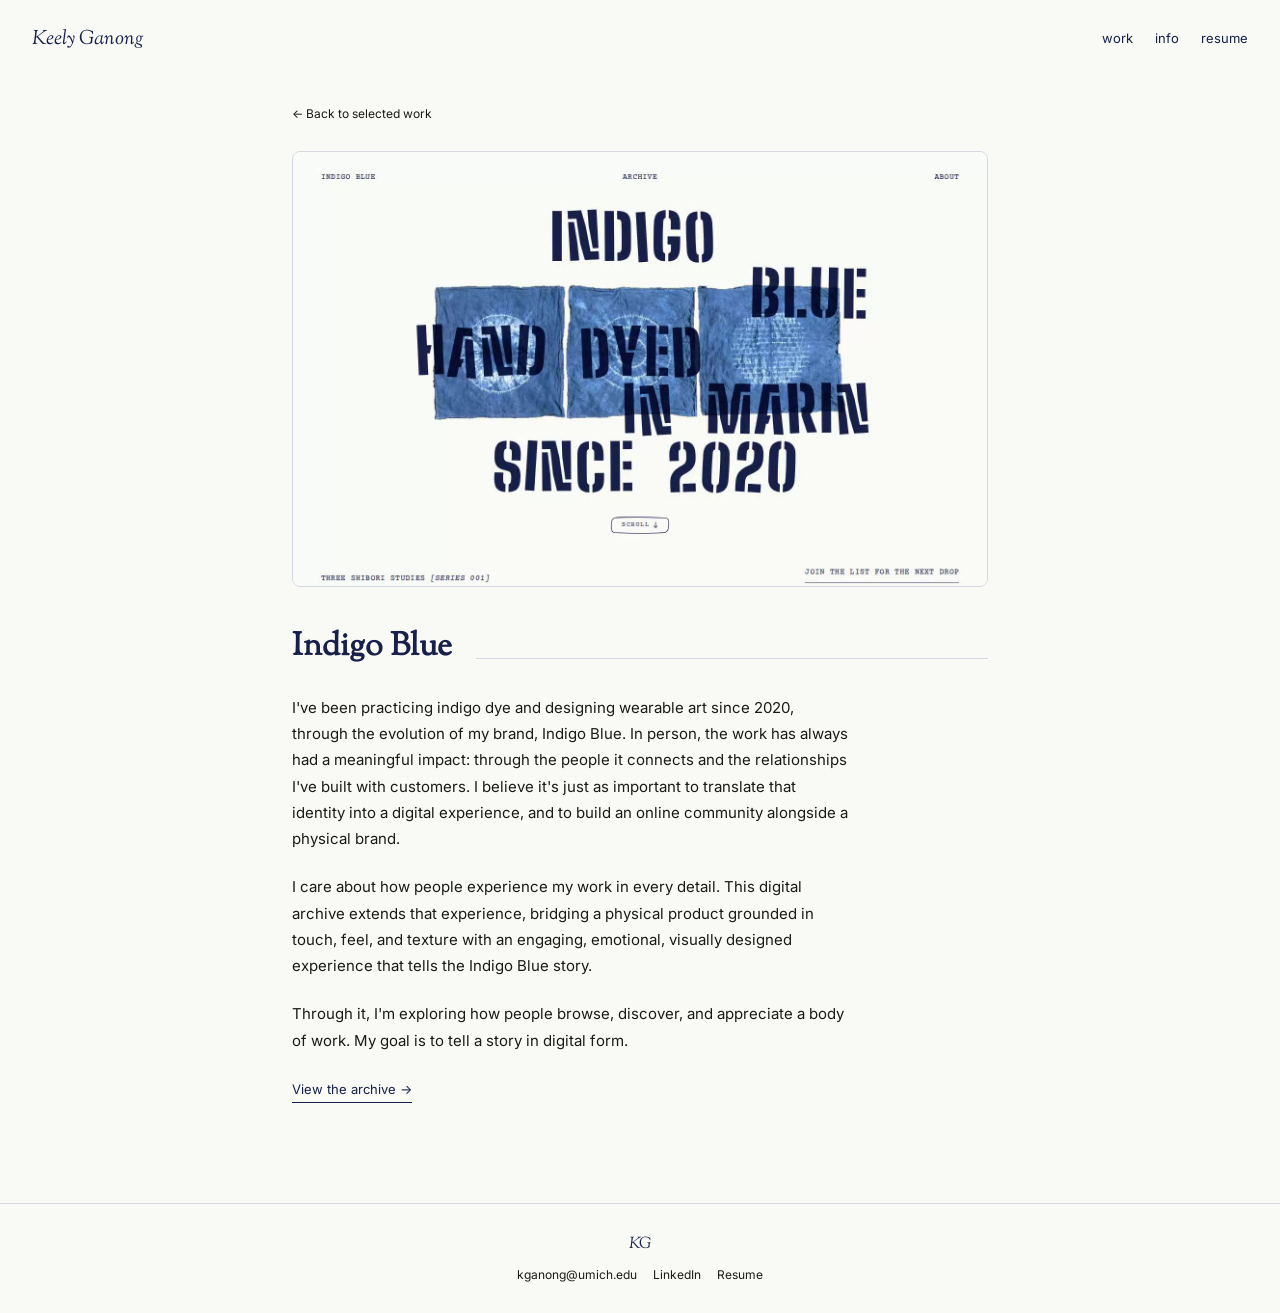
==== case-indigo-blue.html @ 5cbe0aea "Add files via upload" ====
<!DOCTYPE html>
<html lang="en">
<head>
<meta charset="UTF-8">
<meta name="viewport" content="width=device-width, initial-scale=1">
<title>Indigo Blue - Keely Ganong</title>
<meta name="description" content="Since 2020, Indigo Blue has connected people through hand-dyed, one of one wearable art. This digital archive translates a brand grounded in touch and texture into an experience you can browse, discover, and feel online.">
<link rel="icon" type="image/png" href="assets/favicon-32.png">
<link rel="apple-touch-icon" href="assets/favicon-180.png">
<meta property="og:type" content="website">
<meta property="og:title" content="Indigo Blue - Keely Ganong">
<meta property="og:description" content="Since 2020, Indigo Blue has connected people through hand-dyed, one of one wearable art. This digital archive translates a brand grounded in touch and texture into an experience you can browse, discover, and feel online.">
<meta property="og:image" content="https://keelyganong.vercel.app/assets/indigo-blue-cover.jpg">
<meta property="og:url" content="https://keelyganong.vercel.app/case-indigo-blue.html">
<meta name="twitter:card" content="summary_large_image">
<meta name="twitter:title" content="Indigo Blue - Keely Ganong">
<meta name="twitter:description" content="Since 2020, Indigo Blue has connected people through hand-dyed, one of one wearable art. This digital archive translates a brand grounded in touch and texture into an experience you can browse, discover, and feel online.">
<meta name="twitter:image" content="https://keelyganong.vercel.app/assets/indigo-blue-cover.jpg">
<link rel="stylesheet" href="styles.css">
</head>
<body>

<nav>
  <a href="index.html" class="brand" style="text-decoration:none;">Keely Ganong</a>
  <div class="links">
    <a href="index.html#work">work</a>
    <a href="info.html">info</a>
    <a href="https://drive.google.com/file/d/1wT-pd2pLn5J7G1rViNfXt-i7XtK2VtQx/view?usp=sharing" target="_blank" rel="noopener">resume</a>
  </div>
</nav>

<section class="case-page">
  <a class="case-back" href="index.html#work">← Back to selected work</a>

  <div class="case-hero-video">
    <video autoplay muted loop playsinline preload="auto" poster="assets/indigo-blue-arrival-poster.jpg" width="1440" height="900" aria-label="Screen recording: the Indigo Blue headline fades, three indigo panels hold for a beat, and the page glides into a field of garments that the viewer pans through and opens.">
      <source src="assets/indigo-blue-arrival.mp4" type="video/mp4">
    </video>
  </div>

  <div class="case-title-row">
    <h1>Indigo Blue</h1>
    <div class="rule"></div>
  </div>

  <p class="case-body">I've been practicing indigo dye and designing wearable art since 2020, through the evolution of my brand, Indigo Blue. In person, the work has always had a meaningful impact: through the people it connects and the relationships I've built with customers. I believe it's just as important to translate that identity into a digital experience, and to build an online community alongside a physical brand.</p>
  <p class="case-body">I care about how people experience my work in every detail. This digital archive extends that experience, bridging a physical product grounded in touch, feel, and texture with an engaging, emotional, visually designed experience that tells the Indigo Blue story.</p>
  <p class="case-body">Through it, I'm exploring how people browse, discover, and appreciate a body of work. My goal is to tell a story in digital form.</p>

  <p class="case-link-row"><a class="case-link" href="https://indigoblue.vercel.app" target="_blank" rel="noopener">View the archive →</a></p>
</section>

<footer>
  <span class="brand">KG</span>
  <div class="links">
    <a href="mailto:kganong@umich.edu">kganong@umich.edu</a>
    <a href="https://www.linkedin.com/in/keely-ganong/" target="_blank" rel="noopener">LinkedIn</a>
    <a href="https://drive.google.com/file/d/1wT-pd2pLn5J7G1rViNfXt-i7XtK2VtQx/view?usp=sharing" target="_blank" rel="noopener">Resume</a>
  </div>
</footer>

</body>
</html>
---- styles.css ----
@import url('https://fonts.googleapis.com/css2?family=Sorts+Mill+Goudy&family=Inter:wght@400;500;600&display=swap');

:root{
  --ink:#17204B;
  --ink-soft:#1A1A18;
  --ink-faint:#1A1A18;
  --border:#D5D8E2;
  --border-soft:#D5D8E2;
  --paper:#F9F9F5;
  --paper-alt:#F0F1EC;
  --accent:#17204B;
}

*{box-sizing:border-box;}
html{scroll-behavior:smooth; scroll-padding-top:76px;}
body{
  margin:0;
  background:var(--paper);
  color:var(--ink-soft);
  font-family:'Inter', sans-serif;
  font-size:16px;
  line-height:1.6;
}
a{color:inherit; text-decoration:none;}
.serif{font-family:'Sorts Mill Goudy', serif;}
.wrap{max-width:900px; margin:0 auto; padding:0 32px;}

/* nav */
nav{
  display:flex; justify-content:space-between; align-items:center;
  padding:24px 32px;
  position:sticky; top:0; z-index:100; background:var(--paper);
}
nav .brand{font-family:'Sorts Mill Goudy', serif; font-style:italic; font-size:20px; color:var(--accent);}
nav .links{display:flex; gap:22px; font-size:13px; color:var(--ink);}
nav .links a{padding-bottom:4px; background-image:url("data:image/svg+xml,%3Csvg xmlns='http://www.w3.org/2000/svg' viewBox='0 0 1000 6' preserveAspectRatio='none'%3E%3Cpath d='M0.0 2.83 L25.0 2.63 L50.0 2.36 L75.0 2.34 L100.0 2.39 L125.0 2.44 L150.0 2.47 L175.0 2.53 L200.0 2.64 L225.0 2.73 L250.0 2.77 L275.0 2.79 L300.0 2.83 L325.0 2.84 L350.0 2.78 L375.0 2.70 L400.0 2.66 L425.0 2.64 L450.0 2.60 L475.0 2.57 L500.0 2.60 L525.0 2.65 L550.0 2.65 L575.0 2.60 L600.0 2.55 L625.0 2.49 L650.0 2.38 L675.0 2.23 L700.0 2.14 L725.0 2.12 L750.0 2.14 L775.0 2.17 L800.0 2.26 L825.0 2.40 L850.0 2.51 L875.0 2.54 L900.0 2.55 L925.0 2.63 L950.0 2.72 L975.0 2.77 L1000.0 2.79 L1000.0 2.98 L975.0 3.04 L950.0 3.17 L925.0 3.27 L900.0 3.34 L875.0 3.38 L850.0 3.40 L825.0 3.35 L800.0 3.28 L775.0 3.23 L750.0 3.20 L725.0 3.15 L700.0 3.10 L675.0 3.13 L650.0 3.23 L625.0 3.33 L600.0 3.42 L575.0 3.53 L550.0 3.64 L525.0 3.70 L500.0 3.66 L475.0 3.61 L450.0 3.59 L425.0 3.56 L400.0 3.52 L375.0 3.53 L350.0 3.62 L325.0 3.74 L300.0 3.80 L275.0 3.82 L250.0 3.83 L225.0 3.79 L200.0 3.66 L175.0 3.48 L150.0 3.36 L125.0 3.28 L100.0 3.23 L75.0 3.21 L50.0 3.24 L25.0 3.14 L0.0 3.06Z' fill='%2317204B'/%3E%3C/svg%3E"); background-repeat:no-repeat; background-position:0 100%; background-size:0% 6px; transition:background-size 0.28s ease;}
nav .links a:hover, nav .links a:focus-visible{background-size:100% 6px;}
@media (prefers-reduced-motion:reduce){nav .links a{transition:none;}}

/* hero */
.hero{position:relative; padding:20px 32px 60px; max-width:900px; margin:0 auto;}
.hero h1{
  font-family:'Sorts Mill Goudy', serif; font-weight:400;
  font-size:clamp(28px,4vw,35px); line-height:1.18; letter-spacing:-0.005em;
  color:var(--ink); max-width:470px; margin:0 0 24px;
}
.hero .sub{font-size:16px; font-weight:500; color:var(--ink-soft); max-width:400px; margin:0 0 30px;}
.hero .focus-list{font-size:14px; color:var(--ink-soft); margin:0 0 8px;}
.hero .grad-line{font-size:12.5px; color:var(--ink-faint); margin:0 0 22px;}
.hero .cta{font-size:13px; color:var(--ink); border-bottom:1px solid var(--ink); padding-bottom:2px;}

.hero-illustration{position:absolute; top:10px; right:24px; width:250px; height:200px;}
.hero-illustration img.topo{position:absolute; top:0; right:0; width:170px; height:auto;}
.hero-illustration img.dot{position:absolute; width:38px; height:auto; left:52px; top:125px; z-index:2;}
.hero-illustration .coords{
  position:absolute; left:52px; top:166px; text-align:left; white-space:nowrap;
  font-family:'JetBrains Mono', monospace; font-size:10px; color:var(--ink-faint);
  line-height:1.5;
}

/* selected work */
.section-label{font-family:'Sorts Mill Goudy', serif; font-size:19px; color:var(--ink); margin-bottom:8px;}
.section-hint{font-size:11px; color:var(--ink-faint); margin-bottom:20px;}
.section-head{display:flex; align-items:center; justify-content:space-between; gap:9px; margin-bottom:18px;}
.section-head .section-label{margin-bottom:0;}

#work{padding:20px 32px 10px; max-width:900px; margin:0 auto;}

.sw-list{position:relative;}
/* hand-drawn rules: thin pen strokes with tapered ends, each one drawn a little differently */
.sw-list::before{content:""; display:block; height:8px; margin:-4px 0; background:url("data:image/svg+xml,%3Csvg xmlns='http://www.w3.org/2000/svg' viewBox='0 0 600 8' width='600' height='8'%3E%3Cpath d='M0.0 3.62 L5.0 3.80 L10.0 3.82 L15.0 3.74 L20.0 3.54 L25.0 3.37 L30.0 3.46 L35.0 3.53 L40.0 3.66 L45.0 3.37 L50.0 3.11 L55.0 2.75 L60.0 2.85 L65.0 3.05 L70.0 3.40 L75.0 3.54 L80.0 3.51 L85.0 3.51 L90.0 3.53 L95.0 3.78 L100.0 3.80 L105.0 3.83 L110.0 3.56 L115.0 3.54 L120.0 3.54 L125.0 3.79 L130.0 3.82 L135.0 3.64 L140.0 3.26 L145.0 2.89 L150.0 2.87 L155.0 2.96 L160.0 3.28 L165.0 3.28 L170.0 3.35 L175.0 3.24 L180.0 3.43 L185.0 3.58 L190.0 3.76 L195.0 3.71 L200.0 3.55 L205.0 3.52 L210.0 3.60 L215.0 3.93 L220.0 3.97 L225.0 3.93 L230.0 3.46 L235.0 3.19 L240.0 2.96 L245.0 3.10 L250.0 3.20 L255.0 3.24 L260.0 3.17 L265.0 3.09 L270.0 3.26 L275.0 3.40 L280.0 3.64 L285.0 3.51 L290.0 3.47 L295.0 3.34 L300.0 3.60 L305.0 3.86 L310.0 4.13 L315.0 4.05 L320.0 3.73 L325.0 3.43 L330.0 3.20 L335.0 3.30 L340.0 3.27 L345.0 3.32 L350.0 3.08 L355.0 3.09 L360.0 3.09 L365.0 3.35 L370.0 3.43 L375.0 3.39 L380.0 3.24 L385.0 3.16 L390.0 3.41 L395.0 3.71 L400.0 4.11 L405.0 4.05 L410.0 3.93 L415.0 3.56 L420.0 3.51 L425.0 3.46 L430.0 3.53 L435.0 3.41 L440.0 3.21 L445.0 3.12 L450.0 3.11 L455.0 3.34 L460.0 3.34 L465.0 3.33 L470.0 3.02 L475.0 3.01 L480.0 3.10 L485.0 3.55 L490.0 3.86 L495.0 4.00 L500.0 3.89 L505.0 3.67 L510.0 3.66 L515.0 3.64 L520.0 3.76 L525.0 3.54 L530.0 3.43 L535.0 3.19 L540.0 3.30 L545.0 3.37 L550.0 3.46 L555.0 3.28 L560.0 2.98 L565.0 2.84 L570.0 2.89 L575.0 3.31 L580.0 3.58 L585.0 3.84 L590.0 3.69 L595.0 3.69 L600.0 3.62 L600.0 4.72 L595.0 4.79 L590.0 4.79 L585.0 4.94 L580.0 4.68 L575.0 4.41 L570.0 3.99 L565.0 3.94 L560.0 4.08 L555.0 4.38 L550.0 4.56 L545.0 4.47 L540.0 4.40 L535.0 4.29 L530.0 4.53 L525.0 4.64 L520.0 4.86 L515.0 4.74 L510.0 4.76 L505.0 4.77 L500.0 4.99 L495.0 5.10 L490.0 4.96 L485.0 4.65 L480.0 4.20 L475.0 4.11 L470.0 4.12 L465.0 4.43 L460.0 4.44 L455.0 4.44 L450.0 4.21 L445.0 4.22 L440.0 4.31 L435.0 4.51 L430.0 4.63 L425.0 4.56 L420.0 4.61 L415.0 4.66 L410.0 5.03 L405.0 5.15 L400.0 5.21 L395.0 4.81 L390.0 4.51 L385.0 4.26 L380.0 4.34 L375.0 4.49 L370.0 4.53 L365.0 4.45 L360.0 4.19 L355.0 4.19 L350.0 4.18 L345.0 4.42 L340.0 4.37 L335.0 4.40 L330.0 4.30 L325.0 4.53 L320.0 4.83 L315.0 5.15 L310.0 5.23 L305.0 4.96 L300.0 4.70 L295.0 4.44 L290.0 4.57 L285.0 4.61 L280.0 4.74 L275.0 4.50 L270.0 4.36 L265.0 4.19 L260.0 4.27 L255.0 4.34 L250.0 4.30 L245.0 4.20 L240.0 4.06 L235.0 4.29 L230.0 4.56 L225.0 5.03 L220.0 5.07 L215.0 5.03 L210.0 4.70 L205.0 4.62 L200.0 4.65 L195.0 4.81 L190.0 4.86 L185.0 4.68 L180.0 4.53 L175.0 4.34 L170.0 4.45 L165.0 4.38 L160.0 4.38 L155.0 4.06 L150.0 3.97 L145.0 3.99 L140.0 4.36 L135.0 4.74 L130.0 4.92 L125.0 4.89 L120.0 4.64 L115.0 4.64 L110.0 4.66 L105.0 4.93 L100.0 4.90 L95.0 4.88 L90.0 4.63 L85.0 4.61 L80.0 4.61 L75.0 4.64 L70.0 4.50 L65.0 4.15 L60.0 3.95 L55.0 3.85 L50.0 4.21 L45.0 4.47 L40.0 4.76 L35.0 4.63 L30.0 4.56 L25.0 4.47 L20.0 4.64 L15.0 4.84 L10.0 4.92 L5.0 4.90 L0.0 4.72Z' fill='%2317204B'/%3E%3C/svg%3E") 0 center/600px 8px repeat-x;}
.sw-block{
  position:relative; padding:26px 0;
  opacity:0.55; transition:opacity 0.4s ease;
}
.sw-block::after{content:""; position:absolute; left:0; right:0; bottom:-4px; height:8px; background-position:0 center; background-size:600px 8px; background-repeat:repeat-x; pointer-events:none;}
.sw-block:nth-child(1)::after{background-image:url("data:image/svg+xml,%3Csvg xmlns='http://www.w3.org/2000/svg' viewBox='0 0 600 8' width='600' height='8'%3E%3Cpath d='M0.0 3.65 L5.0 3.77 L10.0 3.73 L15.0 3.46 L20.0 3.11 L25.0 3.17 L30.0 3.22 L35.0 3.33 L40.0 3.15 L45.0 3.04 L50.0 3.27 L55.0 3.59 L60.0 4.01 L65.0 3.94 L70.0 3.86 L75.0 3.80 L80.0 3.89 L85.0 3.97 L90.0 3.61 L95.0 3.28 L100.0 2.94 L105.0 3.05 L110.0 3.22 L115.0 3.23 L120.0 3.20 L125.0 3.12 L130.0 3.48 L135.0 3.77 L140.0 3.94 L145.0 3.80 L150.0 3.56 L155.0 3.66 L160.0 3.73 L165.0 3.86 L170.0 3.58 L175.0 3.34 L180.0 3.32 L185.0 3.44 L190.0 3.63 L195.0 3.38 L200.0 3.19 L205.0 3.05 L210.0 3.23 L215.0 3.48 L220.0 3.42 L225.0 3.40 L230.0 3.34 L235.0 3.71 L240.0 4.00 L245.0 4.08 L250.0 3.93 L255.0 3.62 L260.0 3.67 L265.0 3.61 L270.0 3.55 L275.0 3.17 L280.0 2.83 L285.0 2.90 L290.0 3.08 L295.0 3.43 L300.0 3.39 L305.0 3.42 L310.0 3.56 L315.0 3.86 L320.0 4.15 L325.0 3.96 L330.0 3.75 L335.0 3.48 L340.0 3.56 L345.0 3.64 L350.0 3.47 L355.0 3.28 L360.0 3.03 L365.0 3.25 L370.0 3.43 L375.0 3.52 L380.0 3.37 L385.0 3.16 L390.0 3.36 L395.0 3.53 L400.0 3.77 L405.0 3.63 L410.0 3.52 L415.0 3.65 L420.0 3.84 L425.0 4.07 L430.0 3.81 L435.0 3.55 L440.0 3.32 L445.0 3.33 L450.0 3.40 L455.0 3.15 L460.0 2.98 L465.0 2.83 L470.0 3.16 L475.0 3.53 L480.0 3.71 L485.0 3.75 L490.0 3.66 L495.0 3.94 L500.0 4.06 L505.0 4.08 L510.0 3.73 L515.0 3.33 L520.0 3.28 L525.0 3.28 L530.0 3.40 L535.0 3.16 L540.0 3.03 L545.0 3.11 L550.0 3.37 L555.0 3.70 L560.0 3.59 L565.0 3.51 L570.0 3.42 L575.0 3.65 L580.0 3.87 L585.0 3.78 L590.0 3.66 L595.0 3.44 L600.0 3.65 L600.0 4.65 L595.0 4.44 L590.0 4.66 L585.0 4.78 L580.0 4.87 L575.0 4.65 L570.0 4.42 L565.0 4.51 L560.0 4.59 L555.0 4.70 L550.0 4.37 L545.0 4.11 L540.0 4.03 L535.0 4.16 L530.0 4.40 L525.0 4.28 L520.0 4.28 L515.0 4.33 L510.0 4.73 L505.0 5.08 L500.0 5.06 L495.0 4.94 L490.0 4.66 L485.0 4.75 L480.0 4.71 L475.0 4.53 L470.0 4.16 L465.0 3.83 L460.0 3.98 L455.0 4.15 L450.0 4.40 L445.0 4.33 L440.0 4.32 L435.0 4.55 L430.0 4.81 L425.0 5.07 L420.0 4.84 L415.0 4.65 L410.0 4.52 L405.0 4.63 L400.0 4.77 L395.0 4.53 L390.0 4.36 L385.0 4.16 L380.0 4.37 L375.0 4.52 L370.0 4.43 L365.0 4.25 L360.0 4.03 L355.0 4.28 L350.0 4.47 L345.0 4.64 L340.0 4.56 L335.0 4.48 L330.0 4.75 L325.0 4.96 L320.0 5.15 L315.0 4.86 L310.0 4.56 L305.0 4.42 L300.0 4.39 L295.0 4.43 L290.0 4.08 L285.0 3.90 L280.0 3.83 L275.0 4.17 L270.0 4.55 L265.0 4.61 L260.0 4.67 L255.0 4.62 L250.0 4.93 L245.0 5.08 L240.0 5.00 L235.0 4.71 L230.0 4.34 L225.0 4.40 L220.0 4.42 L215.0 4.48 L210.0 4.23 L205.0 4.05 L200.0 4.19 L195.0 4.38 L190.0 4.63 L185.0 4.44 L180.0 4.32 L175.0 4.34 L170.0 4.58 L165.0 4.86 L160.0 4.73 L155.0 4.66 L150.0 4.56 L145.0 4.80 L140.0 4.94 L135.0 4.77 L130.0 4.48 L125.0 4.12 L120.0 4.20 L115.0 4.23 L110.0 4.22 L105.0 4.05 L100.0 3.94 L95.0 4.28 L90.0 4.61 L85.0 4.97 L80.0 4.89 L75.0 4.80 L70.0 4.86 L65.0 4.94 L60.0 5.01 L55.0 4.59 L50.0 4.27 L45.0 4.04 L40.0 4.15 L35.0 4.33 L30.0 4.22 L25.0 4.17 L20.0 4.11 L15.0 4.46 L10.0 4.73 L5.0 4.77 L0.0 4.65Z' fill='%23B4B9CE'/%3E%3C/svg%3E");}
.sw-block:nth-child(2)::after{background-image:url("data:image/svg+xml,%3Csvg xmlns='http://www.w3.org/2000/svg' viewBox='0 0 600 8' width='600' height='8'%3E%3Cpath d='M0.0 3.01 L5.0 2.81 L10.0 3.09 L15.0 3.29 L20.0 3.50 L25.0 3.32 L30.0 3.19 L35.0 3.26 L40.0 3.38 L45.0 3.61 L50.0 3.49 L55.0 3.52 L60.0 3.61 L65.0 3.92 L70.0 4.19 L75.0 4.03 L80.0 3.79 L85.0 3.42 L90.0 3.49 L95.0 3.66 L100.0 3.75 L105.0 3.68 L110.0 3.36 L115.0 3.32 L120.0 3.26 L125.0 3.33 L130.0 3.16 L135.0 2.92 L140.0 2.95 L145.0 3.12 L150.0 3.58 L155.0 3.66 L160.0 3.56 L165.0 3.34 L170.0 3.28 L175.0 3.60 L180.0 3.77 L185.0 3.95 L190.0 3.81 L195.0 3.80 L200.0 3.91 L205.0 3.94 L210.0 3.90 L215.0 3.48 L220.0 3.28 L225.0 3.23 L230.0 3.48 L235.0 3.67 L240.0 3.48 L245.0 3.25 L250.0 2.93 L255.0 3.03 L260.0 3.16 L265.0 3.25 L270.0 3.26 L275.0 3.19 L280.0 3.48 L285.0 3.69 L290.0 3.89 L295.0 3.72 L300.0 3.47 L305.0 3.49 L310.0 3.66 L315.0 4.07 L320.0 4.07 L325.0 3.94 L330.0 3.66 L335.0 3.52 L340.0 3.62 L345.0 3.48 L350.0 3.38 L355.0 3.09 L360.0 3.14 L365.0 3.35 L370.0 3.47 L375.0 3.44 L380.0 3.04 L385.0 2.93 L390.0 2.97 L395.0 3.35 L400.0 3.64 L405.0 3.63 L410.0 3.65 L415.0 3.58 L420.0 3.83 L425.0 3.89 L430.0 3.82 L435.0 3.65 L440.0 3.52 L445.0 3.79 L450.0 3.95 L455.0 4.04 L460.0 3.69 L465.0 3.29 L470.0 3.15 L475.0 3.14 L480.0 3.37 L485.0 3.27 L490.0 3.20 L495.0 3.11 L500.0 3.22 L505.0 3.44 L510.0 3.34 L515.0 3.26 L520.0 3.06 L525.0 3.30 L530.0 3.69 L535.0 3.98 L540.0 4.06 L545.0 3.75 L550.0 3.68 L555.0 3.65 L560.0 3.83 L565.0 3.85 L570.0 3.65 L575.0 3.60 L580.0 3.54 L585.0 3.75 L590.0 3.64 L595.0 3.37 L600.0 3.01 L600.0 4.01 L595.0 4.37 L590.0 4.64 L585.0 4.75 L580.0 4.54 L575.0 4.60 L570.0 4.65 L565.0 4.85 L560.0 4.83 L555.0 4.65 L550.0 4.68 L545.0 4.75 L540.0 5.06 L535.0 4.98 L530.0 4.69 L525.0 4.30 L520.0 4.06 L515.0 4.26 L510.0 4.34 L505.0 4.44 L500.0 4.22 L495.0 4.11 L490.0 4.20 L485.0 4.27 L480.0 4.37 L475.0 4.14 L470.0 4.15 L465.0 4.29 L460.0 4.69 L455.0 5.04 L450.0 4.95 L445.0 4.79 L440.0 4.52 L435.0 4.65 L430.0 4.82 L425.0 4.89 L420.0 4.83 L415.0 4.58 L410.0 4.65 L405.0 4.63 L400.0 4.64 L395.0 4.35 L390.0 3.97 L385.0 3.93 L380.0 4.04 L375.0 4.44 L370.0 4.47 L365.0 4.35 L360.0 4.14 L355.0 4.09 L350.0 4.38 L345.0 4.48 L340.0 4.62 L335.0 4.52 L330.0 4.66 L325.0 4.94 L320.0 5.07 L315.0 5.07 L310.0 4.66 L305.0 4.49 L300.0 4.47 L295.0 4.72 L290.0 4.89 L285.0 4.69 L280.0 4.48 L275.0 4.19 L270.0 4.26 L265.0 4.25 L260.0 4.16 L255.0 4.03 L250.0 3.93 L245.0 4.25 L240.0 4.48 L235.0 4.67 L230.0 4.48 L225.0 4.23 L220.0 4.28 L215.0 4.48 L210.0 4.90 L205.0 4.94 L200.0 4.91 L195.0 4.80 L190.0 4.81 L185.0 4.95 L180.0 4.77 L175.0 4.60 L170.0 4.28 L165.0 4.34 L160.0 4.56 L155.0 4.66 L150.0 4.58 L145.0 4.12 L140.0 3.95 L135.0 3.92 L130.0 4.16 L125.0 4.33 L120.0 4.26 L115.0 4.32 L110.0 4.36 L105.0 4.68 L100.0 4.75 L95.0 4.66 L90.0 4.49 L85.0 4.42 L80.0 4.79 L75.0 5.03 L70.0 5.19 L65.0 4.92 L60.0 4.61 L55.0 4.52 L50.0 4.49 L45.0 4.61 L40.0 4.38 L35.0 4.26 L30.0 4.19 L25.0 4.32 L20.0 4.50 L15.0 4.29 L10.0 4.09 L5.0 3.81 L0.0 4.01Z' fill='%23B4B9CE'/%3E%3C/svg%3E");}
.sw-block:nth-child(3)::after{background-image:url("data:image/svg+xml,%3Csvg xmlns='http://www.w3.org/2000/svg' viewBox='0 0 600 8' width='600' height='8'%3E%3Cpath d='M0.0 3.81 L5.0 3.67 L10.0 3.41 L15.0 3.21 L20.0 2.97 L25.0 3.08 L30.0 3.35 L35.0 3.46 L40.0 3.54 L45.0 3.36 L50.0 3.15 L55.0 3.30 L60.0 3.53 L65.0 3.90 L70.0 4.19 L75.0 4.04 L80.0 3.82 L85.0 3.57 L90.0 3.35 L95.0 3.43 L100.0 3.40 L105.0 3.28 L110.0 3.24 L115.0 3.08 L120.0 3.17 L125.0 3.40 L130.0 3.45 L135.0 3.54 L140.0 3.46 L145.0 3.37 L150.0 3.62 L155.0 3.87 L160.0 4.10 L165.0 4.18 L170.0 3.81 L175.0 3.43 L180.0 3.18 L185.0 3.06 L190.0 3.30 L195.0 3.44 L200.0 3.38 L205.0 3.32 L210.0 3.13 L215.0 3.15 L220.0 3.41 L225.0 3.55 L230.0 3.73 L235.0 3.78 L240.0 3.69 L245.0 3.84 L250.0 3.92 L255.0 3.90 L260.0 3.82 L265.0 3.40 L270.0 3.09 L275.0 3.03 L280.0 3.07 L285.0 3.40 L290.0 3.55 L295.0 3.41 L300.0 3.30 L305.0 3.13 L310.0 3.22 L315.0 3.62 L320.0 3.86 L325.0 4.05 L330.0 4.02 L335.0 3.74 L340.0 3.67 L345.0 3.59 L350.0 3.50 L355.0 3.48 L360.0 3.22 L365.0 3.05 L370.0 3.12 L375.0 3.20 L380.0 3.46 L385.0 3.56 L390.0 3.39 L395.0 3.34 L400.0 3.31 L405.0 3.51 L410.0 3.96 L415.0 4.14 L420.0 4.12 L425.0 3.88 L430.0 3.42 L435.0 3.26 L440.0 3.26 L445.0 3.29 L450.0 3.43 L455.0 3.30 L460.0 3.15 L465.0 3.20 L470.0 3.22 L475.0 3.44 L480.0 3.61 L485.0 3.54 L490.0 3.60 L495.0 3.66 L500.0 3.80 L505.0 4.09 L510.0 4.05 L515.0 3.80 L520.0 3.47 L525.0 3.05 L530.0 3.03 L535.0 3.22 L540.0 3.37 L545.0 3.53 L550.0 3.38 L555.0 3.15 L560.0 3.18 L565.0 3.26 L570.0 3.57 L575.0 3.88 L580.0 3.87 L585.0 3.88 L590.0 3.81 L595.0 3.73 L600.0 3.81 L600.0 4.81 L595.0 4.73 L590.0 4.81 L585.0 4.88 L580.0 4.87 L575.0 4.88 L570.0 4.57 L565.0 4.26 L560.0 4.18 L555.0 4.15 L550.0 4.38 L545.0 4.53 L540.0 4.37 L535.0 4.22 L530.0 4.03 L525.0 4.05 L520.0 4.47 L515.0 4.80 L510.0 5.05 L505.0 5.09 L500.0 4.80 L495.0 4.66 L490.0 4.60 L485.0 4.54 L480.0 4.61 L475.0 4.44 L470.0 4.22 L465.0 4.20 L460.0 4.15 L455.0 4.30 L450.0 4.43 L445.0 4.29 L440.0 4.26 L435.0 4.26 L430.0 4.42 L425.0 4.88 L420.0 5.12 L415.0 5.14 L410.0 4.96 L405.0 4.51 L400.0 4.31 L395.0 4.34 L390.0 4.39 L385.0 4.56 L380.0 4.46 L375.0 4.20 L370.0 4.12 L365.0 4.05 L360.0 4.22 L355.0 4.48 L350.0 4.50 L345.0 4.59 L340.0 4.67 L335.0 4.74 L330.0 5.02 L325.0 5.05 L320.0 4.86 L315.0 4.62 L310.0 4.22 L305.0 4.13 L300.0 4.30 L295.0 4.41 L290.0 4.55 L285.0 4.40 L280.0 4.07 L275.0 4.03 L270.0 4.09 L265.0 4.40 L260.0 4.82 L255.0 4.90 L250.0 4.92 L245.0 4.84 L240.0 4.69 L235.0 4.78 L230.0 4.73 L225.0 4.55 L220.0 4.41 L215.0 4.15 L210.0 4.13 L205.0 4.32 L200.0 4.38 L195.0 4.44 L190.0 4.30 L185.0 4.06 L180.0 4.18 L175.0 4.43 L170.0 4.81 L165.0 5.18 L160.0 5.10 L155.0 4.87 L150.0 4.62 L145.0 4.37 L140.0 4.46 L135.0 4.54 L130.0 4.45 L125.0 4.40 L120.0 4.17 L115.0 4.08 L110.0 4.24 L105.0 4.28 L100.0 4.40 L95.0 4.43 L90.0 4.35 L85.0 4.57 L80.0 4.82 L75.0 5.04 L70.0 5.19 L65.0 4.90 L60.0 4.53 L55.0 4.30 L50.0 4.15 L45.0 4.36 L40.0 4.54 L35.0 4.46 L30.0 4.35 L25.0 4.08 L20.0 3.97 L15.0 4.21 L10.0 4.41 L5.0 4.67 L0.0 4.81Z' fill='%23B4B9CE'/%3E%3C/svg%3E");}
.sw-block:nth-child(4)::after{background-image:url("data:image/svg+xml,%3Csvg xmlns='http://www.w3.org/2000/svg' viewBox='0 0 600 8' width='600' height='8'%3E%3Cpath d='M0.0 3.74 L5.0 3.57 L10.0 3.39 L15.0 3.37 L20.0 3.41 L25.0 3.13 L30.0 2.97 L35.0 2.89 L40.0 3.14 L45.0 3.58 L50.0 3.66 L55.0 3.62 L60.0 3.38 L65.0 3.37 L70.0 3.68 L75.0 3.83 L80.0 3.97 L85.0 3.82 L90.0 3.73 L95.0 3.85 L100.0 3.80 L105.0 3.70 L110.0 3.28 L115.0 2.97 L120.0 3.06 L125.0 3.23 L130.0 3.52 L135.0 3.42 L140.0 3.17 L145.0 3.13 L150.0 3.17 L155.0 3.50 L160.0 3.60 L165.0 3.58 L170.0 3.68 L175.0 3.78 L180.0 4.10 L185.0 4.10 L190.0 3.81 L195.0 3.51 L200.0 3.24 L205.0 3.45 L210.0 3.61 L215.0 3.59 L220.0 3.41 L225.0 3.07 L230.0 3.10 L235.0 3.17 L240.0 3.22 L245.0 3.24 L250.0 3.11 L255.0 3.37 L260.0 3.70 L265.0 3.98 L270.0 4.03 L275.0 3.67 L280.0 3.55 L285.0 3.57 L290.0 3.78 L295.0 3.97 L300.0 3.74 L305.0 3.57 L310.0 3.39 L315.0 3.37 L320.0 3.41 L325.0 3.13 L330.0 2.97 L335.0 2.89 L340.0 3.14 L345.0 3.58 L350.0 3.66 L355.0 3.62 L360.0 3.38 L365.0 3.37 L370.0 3.68 L375.0 3.83 L380.0 3.97 L385.0 3.82 L390.0 3.73 L395.0 3.85 L400.0 3.80 L405.0 3.70 L410.0 3.28 L415.0 2.97 L420.0 3.06 L425.0 3.23 L430.0 3.52 L435.0 3.42 L440.0 3.17 L445.0 3.13 L450.0 3.17 L455.0 3.50 L460.0 3.60 L465.0 3.58 L470.0 3.68 L475.0 3.78 L480.0 4.10 L485.0 4.10 L490.0 3.81 L495.0 3.51 L500.0 3.24 L505.0 3.45 L510.0 3.61 L515.0 3.59 L520.0 3.41 L525.0 3.07 L530.0 3.10 L535.0 3.17 L540.0 3.22 L545.0 3.24 L550.0 3.11 L555.0 3.37 L560.0 3.70 L565.0 3.98 L570.0 4.03 L575.0 3.67 L580.0 3.55 L585.0 3.57 L590.0 3.78 L595.0 3.97 L600.0 3.74 L600.0 4.74 L595.0 4.97 L590.0 4.78 L585.0 4.57 L580.0 4.55 L575.0 4.67 L570.0 5.03 L565.0 4.98 L560.0 4.70 L555.0 4.37 L550.0 4.11 L545.0 4.24 L540.0 4.22 L535.0 4.17 L530.0 4.10 L525.0 4.07 L520.0 4.41 L515.0 4.59 L510.0 4.61 L505.0 4.45 L500.0 4.24 L495.0 4.51 L490.0 4.81 L485.0 5.10 L480.0 5.10 L475.0 4.78 L470.0 4.68 L465.0 4.58 L460.0 4.60 L455.0 4.50 L450.0 4.17 L445.0 4.13 L440.0 4.17 L435.0 4.42 L430.0 4.52 L425.0 4.23 L420.0 4.06 L415.0 3.97 L410.0 4.28 L405.0 4.70 L400.0 4.80 L395.0 4.85 L390.0 4.73 L385.0 4.82 L380.0 4.97 L375.0 4.83 L370.0 4.68 L365.0 4.37 L360.0 4.38 L355.0 4.62 L350.0 4.66 L345.0 4.58 L340.0 4.14 L335.0 3.89 L330.0 3.97 L325.0 4.13 L320.0 4.41 L315.0 4.37 L310.0 4.39 L305.0 4.57 L300.0 4.74 L295.0 4.97 L290.0 4.78 L285.0 4.57 L280.0 4.55 L275.0 4.67 L270.0 5.03 L265.0 4.98 L260.0 4.70 L255.0 4.37 L250.0 4.11 L245.0 4.24 L240.0 4.22 L235.0 4.17 L230.0 4.10 L225.0 4.07 L220.0 4.41 L215.0 4.59 L210.0 4.61 L205.0 4.45 L200.0 4.24 L195.0 4.51 L190.0 4.81 L185.0 5.10 L180.0 5.10 L175.0 4.78 L170.0 4.68 L165.0 4.58 L160.0 4.60 L155.0 4.50 L150.0 4.17 L145.0 4.13 L140.0 4.17 L135.0 4.42 L130.0 4.52 L125.0 4.23 L120.0 4.06 L115.0 3.97 L110.0 4.28 L105.0 4.70 L100.0 4.80 L95.0 4.85 L90.0 4.73 L85.0 4.82 L80.0 4.97 L75.0 4.83 L70.0 4.68 L65.0 4.37 L60.0 4.38 L55.0 4.62 L50.0 4.66 L45.0 4.58 L40.0 4.14 L35.0 3.89 L30.0 3.97 L25.0 4.13 L20.0 4.41 L15.0 4.37 L10.0 4.39 L5.0 4.57 L0.0 4.74Z' fill='%23B4B9CE'/%3E%3C/svg%3E");}
.sw-block.active{opacity:1;}
.sw-image{
  height:340px; border-radius:6px; margin-bottom:18px;
  overflow:hidden; position:relative; display:block; box-sizing:border-box; padding:26px;
}
.sw-image.fill-cover{padding:0;}
.sw-image.tight{padding:22px;}
.sw-image img{width:100%; height:100%; object-fit:contain; object-position:center; display:block;}
.sw-image.fill-cover img{object-fit:cover;}
.sw-image img{transition:transform 0.4s ease;}
a.sw-image:hover img{transform:scale(1.02);}
.sw-title{font-size:15px; color:var(--ink); transition:font-size 0.4s ease;}
.sw-block.active .sw-title{font-size:20px;}
.sw-meta{display:flex; justify-content:space-between; align-items:baseline; margin-bottom:8px;}
.sw-date{font-size:11px; color:var(--ink-faint);}
.sw-context{font-size:12px; color:var(--ink-faint); font-style:italic; margin-bottom:8px;}
.sw-tags{display:flex; gap:6px; margin-top:6px; flex-wrap:wrap;}
.sw-tags span{
  font-size:10.5px; color:var(--ink-soft); border:1px solid var(--border-soft);
  border-radius:100px; padding:2px 9px;
}
.sw-tools{font-size:10.5px; color:var(--ink-faint); margin-top:6px;}
.sw-expand{max-height:0; opacity:0; overflow:hidden; transition:max-height 0.4s ease, opacity 0.3s ease;}
.sw-block.active .sw-expand{max-height:40px; opacity:1; margin-top:12px;}
.sw-stats{display:flex; gap:24px;}
.sw-stats .num{font-family:'Sorts Mill Goudy', serif; font-size:18px; color:var(--ink);}
.sw-stats .label{font-size:10px; color:var(--ink-faint);}
.sw-link{display:inline-block; font-size:12px; color:var(--ink); border-bottom:1px solid var(--ink); padding-bottom:1px;}

/* play */
#play{padding:50px 32px 60px; max-width:900px; margin:0 auto; border-top:0.5px solid var(--border); margin-top:20px;}
.play-grid{display:grid; grid-template-columns:repeat(6,1fr); gap:20px; padding-bottom:20px;}
.play-tile{position:relative; z-index:1;}
.play-tile:hover, .play-tile.expanded{z-index:5;}
.play-inner{
  border-radius:5px; aspect-ratio:1; transition:transform 0.25s ease;
  transform-origin:center; background-size:cover; background-position:center;
}
.play-caption{
  position:absolute; top:100%; left:50%; transform:translateX(-50%); width:150px;
  text-align:center; font-size:10.5px; color:var(--ink); background:var(--paper-alt);
  border-radius:4px; padding:4px 6px; margin-top:4px; opacity:0; pointer-events:none;
  transition:opacity 0.2s ease 0.15s; box-shadow:0 1px 3px rgba(0,0,0,0.08);
}

/* Desktop: real mouse/trackpad only. Untouched from before. */
@media (hover: hover) and (pointer: fine){
  .play-tile:hover .play-inner{transform:scale(2.3);}
  .play-tile:hover .play-caption{opacity:1;}
}

/* Touch/coarse pointer: tap-to-expand instead, driven by JS toggling .expanded */
.play-tile.expanded .play-inner{transform:scale(1.7);}
.play-tile.expanded .play-caption{opacity:1;}

/* footer */
footer{
  border-top:0.5px solid var(--border); margin-top:40px; padding:28px 32px;
  display:flex; flex-direction:column; align-items:center; gap:8px;
}
footer .brand{font-family:'Sorts Mill Goudy', serif; font-style:italic; font-size:16px; color:var(--accent);}
footer .links{display:flex; gap:16px; font-size:12px; color:var(--ink-soft);}

/* info page */
.info-page{padding:20px 32px 60px; max-width:700px; margin:0 auto;}
.photo-slot{
  width:240px; height:240px; border-radius:50%; overflow:hidden;
  margin-bottom:26px; flex-shrink:0;
}
.photo-slot img{width:100%; height:100%; object-fit:cover; object-position:center; display:block;}
.info-page h1{font-family:'Sorts Mill Goudy', serif; font-size:26px; color:var(--ink); max-width:18ch; margin-bottom:16px;}
.info-page .meta-line{font-size:14px; font-style:italic; color:var(--ink-faint); max-width:52ch; margin-bottom:20px;}
.info-page .bio{color:var(--ink-soft); max-width:56ch; margin-bottom:44px;}
.info-page h2{font-family:'Inter', sans-serif; font-weight:500; font-size:16px; color:var(--ink); margin-bottom:20px;}

.timeline{position:relative; padding-left:26px;}
.timeline::before{content:""; position:absolute; left:5px; top:6px; bottom:6px; width:1px; background:var(--border);}
.t-item{position:relative; padding-bottom:30px;}
.t-item:last-child{padding-bottom:0;}
.t-item::before{
  content:""; position:absolute; left:-26px; top:5px; width:9px; height:9px;
  border-radius:50%; background:var(--paper); border:1.5px solid var(--accent);
}
.t-item .when{font-family:'JetBrains Mono', monospace; font-size:11px; color:var(--ink-faint); margin-bottom:4px;}
.t-item .what{font-size:15px; color:var(--ink); margin-bottom:2px;}
.t-item .where{font-size:13px; color:var(--ink-soft);}

/* responsive */
@media (max-width:640px){
  .hero-illustration{position:relative; top:auto; right:auto; width:191px; height:153px; margin-top:24px;}
  .hero-illustration img.topo{width:130px;}
  .hero-illustration img.dot{width:29px; left:40px; top:96px;}
  .hero-illustration .coords{left:40px; top:127px; font-size:9px;}
  .play-grid{grid-template-columns:repeat(3,1fr); gap:14px;}
  .sw-meta{flex-direction:column; align-items:flex-start; gap:4px;}
  .sw-image{height:230px; padding:16px;}
  .sw-image.fill-cover{padding:0;}
  .sw-image.tight{padding:12px;}
  .case-visual{height:220px;}
  .trail{flex-direction:column; gap:22px;}
  .trail::before{display:none;}
}

/* case study pages */
.case-page{padding:20px 32px 60px; max-width:760px; margin:0 auto;}
.case-back{font-size:12px; color:var(--ink-faint); margin-bottom:28px; display:inline-block;}
.case-meta{display:flex; gap:24px; flex-wrap:wrap; margin-bottom:22px; font-size:12.5px; color:var(--ink-faint);}
.case-meta strong{color:var(--ink); font-weight:500;}
.case-title{font-family:'Sorts Mill Goudy', serif; font-size:clamp(24px,3.4vw,32px); color:var(--ink); max-width:20ch; margin-bottom:14px;}
.case-dek{font-size:15px; color:var(--ink-soft); max-width:56ch; margin-bottom:40px;}
.case-visual{
  height:420px; border-radius:8px; overflow:hidden; box-sizing:border-box;
  display:flex; align-items:center; justify-content:center; padding:26px; margin-bottom:40px;
}
.case-visual img{max-width:100%; max-height:100%; width:auto; height:auto; object-fit:contain; display:block;}
.case-visual.fill-cover{padding:0;}
.case-visual.fill-cover img{width:100%; height:100%; max-width:none; max-height:none; object-fit:cover; object-position:center;}

.trail{display:flex; position:relative; margin-bottom:40px; padding-top:6px; gap:20px; flex-wrap:wrap;}
.trail::before{content:""; position:absolute; top:11px; left:0; right:0; height:1px; background:var(--border);}
.waypoint{flex:1; min-width:150px; position:relative;}
.waypoint .dot{width:9px; height:9px; border-radius:50%; background:var(--paper); border:1.5px solid var(--accent); margin-bottom:12px;}
.waypoint .label{font-size:13px; color:var(--ink); margin-bottom:5px;}
.waypoint .desc{font-size:12.5px; color:var(--ink-soft); line-height:1.5;}

.case-note{font-size:12.5px; color:var(--ink-faint); border-top:0.5px solid var(--border); padding-top:16px; margin-top:8px;}

.case-body{font-size:15px; line-height:1.75; color:var(--ink-soft); max-width:62ch; margin:0 0 22px;}
.case-body strong{color:var(--ink); font-weight:500;}
.case-body blockquote{
  margin:22px 0; padding-left:18px; border-left:2px solid var(--accent);
  font-size:15px; font-style:italic; color:var(--ink);
}
.case-inline-image{margin:32px 0; border-radius:6px; overflow:hidden; border:0.5px solid var(--border);}
.case-inline-image img{width:100%; display:block;}
.case-inline-image.decisions{max-width:85%; margin-left:auto; margin-right:auto;}
.case-inline-caption{font-size:12px; color:var(--ink-faint); margin-top:8px; margin-bottom:32px;}

.section-label-quiet{font-size:11px; color:var(--ink-faint); letter-spacing:0.03em; margin-bottom:16px;}
.goals-grid{display:grid; grid-template-columns:1fr 1fr; gap:22px; margin-bottom:36px;}
.goal{display:flex; gap:12px;}
.goal-num{font-family:'JetBrains Mono', monospace; font-size:11px; color:var(--accent); flex-shrink:0; padding-top:2px;}
.goal strong{display:block; font-size:14px; color:var(--ink); margin-bottom:3px; font-weight:500;}
.goal span{font-size:13px; color:var(--ink-soft); line-height:1.5;}

.outcome-bars{margin:24px 0 32px;}
.outcome-bar-group{margin-bottom:18px;}
.outcome-bar-group .glabel{font-size:12.5px; color:var(--ink); margin-bottom:8px;}
.outcome-bar-row{display:flex; align-items:center; gap:10px; margin-bottom:6px;}
.outcome-bar-row .tag{font-size:10.5px; color:var(--ink-faint); width:30px; flex-shrink:0;}
.outcome-bar-row .tag-val{font-size:11px; color:var(--ink-soft); width:46px; flex-shrink:0; text-align:right;}
.outcome-bar-track{flex:1; height:7px; background:var(--border); border-radius:4px; overflow:hidden;}
.outcome-bar-fill{height:100%;}
.outcome-bar-fill.old{background:#C3C8D8;}
.outcome-bar-fill.new{background:var(--accent);}

.quiet-list{margin:0 0 24px; padding-left:20px; font-size:15px; line-height:1.75; color:var(--ink-soft);}
.quiet-list li{margin-bottom:8px;}

.proto-panel{
  background:var(--paper-alt); border:0.5px solid var(--border); border-radius:12px;
  padding:16px 0; margin:28px 0 44px;
}
.proto-embed-bar{display:flex; justify-content:space-between; align-items:center; margin-bottom:14px; padding:0 16px; font-size:12px;}
.proto-embed-bar span{color:var(--ink); font-weight:500;}
.proto-embed-bar a{color:var(--accent);}
.proto-frame{border:0.5px solid var(--border); border-radius:14px; overflow:hidden; background:var(--paper);}
.proto-frame iframe{width:100%; height:700px; border:none; display:block;}

.proto-frame.article{max-width:100%;}
.proto-frame.article iframe{height:900px;}
.proto-embed-bar.article{max-width:100%;}

.update-bar{
  border-left:2px solid var(--accent); background:var(--paper-alt);
  padding:14px 18px; margin:26px 0 30px; border-radius:0 6px 6px 0;
}
.update-tag{
  display:inline-block; font-size:10.5px; letter-spacing:0.04em; text-transform:uppercase;
  color:var(--accent); font-weight:500; margin-bottom:6px;
}
.update-bar p{font-size:13.5px; line-height:1.65; color:var(--ink-soft); margin:0;}
.update-bar a{color:var(--accent);}

.article-card{
  display:block; border:0.5px solid var(--border); border-radius:10px; padding:22px;
  margin:20px 0 32px; text-decoration:none; transition:border-color 0.2s ease, background 0.2s ease;
}
.article-card:hover{border-color:var(--ink); background:var(--paper-alt);}
.article-card .k{font-size:11px; color:var(--ink-faint); letter-spacing:0.03em; margin-bottom:8px;}
.article-card .article-title{font-family:'Sorts Mill Goudy', serif; font-size:19px; color:var(--ink); margin-bottom:8px;}
.article-card .article-desc{font-size:13.5px; color:var(--ink-soft); line-height:1.6; margin-bottom:14px; max-width:56ch;}
.article-card .cta{font-size:12.5px; color:var(--ink); font-weight:500; border-bottom:1px solid var(--ink); padding-bottom:2px; display:inline-block;}

@media (max-width:640px){
  .proto-panel{padding:16px;}
  .proto-frame iframe{height:560px;}
  .proto-frame.article iframe{height:600px;}
}

.case-visual-lead{margin-bottom:0; border-radius:8px 8px 0 0; height:420px;}
.case-meta-bar{display:flex; border:0.5px solid var(--border); border-top:none; border-radius:0 0 8px 8px; margin-bottom:40px; flex-wrap:wrap;}
.case-meta-bar > div{flex:1; min-width:140px; padding:16px 22px; border-right:0.5px solid var(--border);}
.case-meta-bar > div:last-child{border-right:none;}
.case-meta-bar .k{font-size:11px; color:var(--ink-faint); letter-spacing:0.03em; margin-bottom:4px;}
.case-meta-bar .v{font-size:13.5px; color:var(--ink);}

.case-title-row{display:flex; align-items:flex-end; gap:24px; margin-bottom:28px;}
.case-title-row h1{
  font-family:'Sorts Mill Goudy', serif; font-size:clamp(24px,3.2vw,32px); line-height:1.25; color:var(--ink);
  max-width:none; margin:0;
}
.case-title-row .rule{flex:1; height:1px; background:var(--border); min-width:40px; margin-bottom:8px;}

@media (max-width:640px){
  nav{padding:20px 22px;}
  footer{padding:24px 22px;}
  .case-page{padding:16px 22px 48px;}
  .case-visual-lead{height:220px;}
  .case-meta-bar > div{flex:1 1 100%; border-right:none; border-bottom:0.5px solid var(--border); padding:12px 4px;}
  .case-meta-bar > div:last-child{border-bottom:none;}
  .case-title-row{flex-direction:column; align-items:flex-start; gap:12px;}
  .case-title-row h1{white-space:normal;}
  .case-title-row .rule{width:100%; flex:none;}
  .goals-grid{grid-template-columns:1fr;}
  .case-inline-image.decisions{max-width:100%;}
  .case-visual{padding:16px;}
  .sw-stats{flex-wrap:wrap; gap:12px 20px;}
  .outcome-bar-row .tag-val{width:auto; font-variant-numeric:tabular-nums;}
}

/* ---- project feature pages: video, title, statement, link ---- */
.case-hero-video{border-radius:8px; overflow:hidden; border:0.5px solid var(--border); margin-bottom:40px;}
.case-hero-video video{display:block; width:100%; height:auto;}
.case-link-row{margin:4px 0 0;}
.case-link{display:inline-block; font-size:13px; color:var(--ink); border-bottom:1px solid var(--ink); padding-bottom:2px;}
/* lets <picture> wrappers sit transparently inside the existing card image box */
.sw-image picture{display:contents;}
/* hand-drawn divider for the fifth project card */
.sw-block:nth-child(5)::after{background-image:url("data:image/svg+xml,%3Csvg xmlns='http://www.w3.org/2000/svg' viewBox='0 0 600 8' width='600' height='8'%3E%3Cpath d='M0.0 3.36 L5.0 3.29 L10.0 3.26 L15.0 3.26 L20.0 3.07 L25.0 3.00 L30.0 3.31 L35.0 3.63 L40.0 3.81 L45.0 3.85 L50.0 3.61 L55.0 3.45 L60.0 3.64 L65.0 3.79 L70.0 3.79 L75.0 3.69 L80.0 3.39 L85.0 3.21 L90.0 3.35 L95.0 3.38 L100.0 3.25 L105.0 3.16 L110.0 3.04 L115.0 3.21 L120.0 3.71 L125.0 4.02 L130.0 4.05 L135.0 3.96 L140.0 3.71 L145.0 3.57 L150.0 3.64 L155.0 3.47 L160.0 3.15 L165.0 2.98 L170.0 2.93 L175.0 3.15 L180.0 3.60 L185.0 3.73 L190.0 3.62 L195.0 3.57 L200.0 3.55 L205.0 3.67 L210.0 3.90 L215.0 3.81 L220.0 3.54 L225.0 3.45 L230.0 3.41 L235.0 3.47 L240.0 3.56 L245.0 3.31 L250.0 2.98 L255.0 2.97 L260.0 3.15 L265.0 3.49 L270.0 3.86 L275.0 3.87 L280.0 3.77 L285.0 3.85 L290.0 3.89 L295.0 3.85 L300.0 3.70 L305.0 3.25 L310.0 2.89 L315.0 2.96 L320.0 3.17 L325.0 3.39 L330.0 3.57 L335.0 3.47 L340.0 3.41 L345.0 3.64 L350.0 3.82 L355.0 3.85 L360.0 3.79 L365.0 3.53 L370.0 3.40 L375.0 3.60 L380.0 3.69 L385.0 3.58 L390.0 3.37 L395.0 3.03 L400.0 2.92 L405.0 3.19 L410.0 3.41 L415.0 3.51 L420.0 3.61 L425.0 3.63 L430.0 3.79 L435.0 4.12 L440.0 4.11 L445.0 3.78 L450.0 3.42 L455.0 3.07 L460.0 3.00 L465.0 3.24 L470.0 3.31 L475.0 3.24 L480.0 3.29 L485.0 3.36 L490.0 3.59 L495.0 3.92 L500.0 3.88 L505.0 3.63 L510.0 3.53 L515.0 3.51 L520.0 3.64 L525.0 3.84 L530.0 3.67 L535.0 3.32 L540.0 3.16 L545.0 3.10 L550.0 3.19 L555.0 3.37 L560.0 3.30 L565.0 3.23 L570.0 3.47 L575.0 3.78 L580.0 4.07 L585.0 4.22 L590.0 3.92 L595.0 3.50 L600.0 3.36 L600.0 4.36 L595.0 4.50 L590.0 4.92 L585.0 5.22 L580.0 5.07 L575.0 4.78 L570.0 4.47 L565.0 4.23 L560.0 4.30 L555.0 4.37 L550.0 4.19 L545.0 4.10 L540.0 4.16 L535.0 4.32 L530.0 4.67 L525.0 4.84 L520.0 4.64 L515.0 4.51 L510.0 4.53 L505.0 4.63 L500.0 4.88 L495.0 4.92 L490.0 4.59 L485.0 4.36 L480.0 4.29 L475.0 4.24 L470.0 4.31 L465.0 4.24 L460.0 4.00 L455.0 4.07 L450.0 4.42 L445.0 4.78 L440.0 5.11 L435.0 5.12 L430.0 4.79 L425.0 4.63 L420.0 4.61 L415.0 4.51 L410.0 4.41 L405.0 4.19 L400.0 3.92 L395.0 4.03 L390.0 4.37 L385.0 4.58 L380.0 4.69 L375.0 4.60 L370.0 4.40 L365.0 4.53 L360.0 4.79 L355.0 4.85 L350.0 4.82 L345.0 4.64 L340.0 4.41 L335.0 4.47 L330.0 4.57 L325.0 4.39 L320.0 4.17 L315.0 3.96 L310.0 3.89 L305.0 4.25 L300.0 4.70 L295.0 4.85 L290.0 4.89 L285.0 4.85 L280.0 4.77 L275.0 4.87 L270.0 4.86 L265.0 4.49 L260.0 4.15 L255.0 3.97 L250.0 3.98 L245.0 4.31 L240.0 4.56 L235.0 4.47 L230.0 4.41 L225.0 4.45 L220.0 4.54 L215.0 4.81 L210.0 4.90 L205.0 4.67 L200.0 4.55 L195.0 4.57 L190.0 4.62 L185.0 4.73 L180.0 4.60 L175.0 4.15 L170.0 3.93 L165.0 3.98 L160.0 4.15 L155.0 4.47 L150.0 4.64 L145.0 4.57 L140.0 4.71 L135.0 4.96 L130.0 5.05 L125.0 5.02 L120.0 4.71 L115.0 4.21 L110.0 4.04 L105.0 4.16 L100.0 4.25 L95.0 4.38 L90.0 4.35 L85.0 4.21 L80.0 4.39 L75.0 4.69 L70.0 4.79 L65.0 4.79 L60.0 4.64 L55.0 4.45 L50.0 4.61 L45.0 4.85 L40.0 4.81 L35.0 4.63 L30.0 4.31 L25.0 4.00 L20.0 4.07 L15.0 4.26 L10.0 4.26 L5.0 4.29 L0.0 4.36Z' fill='%23B4B9CE'/%3E%3C/svg%3E");}
@media (max-width:640px){
  .case-hero-video{margin-bottom:32px;}
}


/* ---- list / grid toggle: two small hand-drawn icons ---- */
.layout-toggle{display:flex; gap:2px; margin:-2px -6px -2px 0;}
.layout-toggle button{display:flex; align-items:center; justify-content:center; width:34px; height:34px; padding:0; background:none; border:0; border-radius:4px; cursor:pointer; color:#5E668C;}
.layout-toggle button svg{width:20px; height:20px; fill:none; stroke:currentColor; stroke-width:1.2; stroke-linecap:round; stroke-linejoin:round; overflow:visible;}
.layout-toggle button:hover{color:var(--ink);}
.layout-toggle button[aria-pressed="true"]{color:var(--ink);}
.layout-toggle button[aria-pressed="true"] svg{stroke-width:1.6;}
.layout-toggle button:focus-visible{outline:1.5px solid var(--ink); outline-offset:1px;}
/* ---- grid view of the projects ---- */
html[data-layout="grid"] .sw-list{position:relative; display:grid; grid-template-columns:repeat(2, minmax(0,1fr)); column-gap:24px; row-gap:40px; padding-top:30px; align-items:start;}
html[data-layout="grid"] .sw-list::before{position:absolute; top:-4px; left:0; right:0; margin:0;}
html[data-layout="grid"] .sw-block{opacity:1; padding:0;}
html[data-layout="grid"] .sw-block::after{display:none;}
html[data-layout="grid"] .sw-image{height:auto; aspect-ratio:4 / 3; padding:18px; margin-bottom:14px;}
html[data-layout="grid"] .sw-image.fill-cover{padding:0;}
html[data-layout="grid"] .sw-image.fill-cover img{object-position:left center;}
html[data-layout="grid"] .sw-title,
html[data-layout="grid"] .sw-block.active .sw-title{font-size:17px;}
html[data-layout="grid"] .sw-meta{margin-bottom:6px;}
html[data-layout="grid"] .sw-context{font-size:12px; line-height:1.5; display:-webkit-box; -webkit-line-clamp:3; -webkit-box-orient:vertical; overflow:hidden;}
html[data-layout="grid"] .sw-tools,
html[data-layout="grid"] .sw-expand{display:none;}

@media (max-width:640px){
  html[data-layout="grid"] .sw-list{grid-template-columns:repeat(2, minmax(0,1fr)); column-gap:14px; row-gap:26px;}
  html[data-layout="grid"] .sw-image{padding:10px; margin-bottom:10px;}
  html[data-layout="grid"] .sw-image.fill-cover{padding:0;}
  html[data-layout="grid"] .sw-title,
  html[data-layout="grid"] .sw-block.active .sw-title{font-size:14px;}
  html[data-layout="grid"] .sw-context,
  html[data-layout="grid"] .sw-tags{display:none;}
}
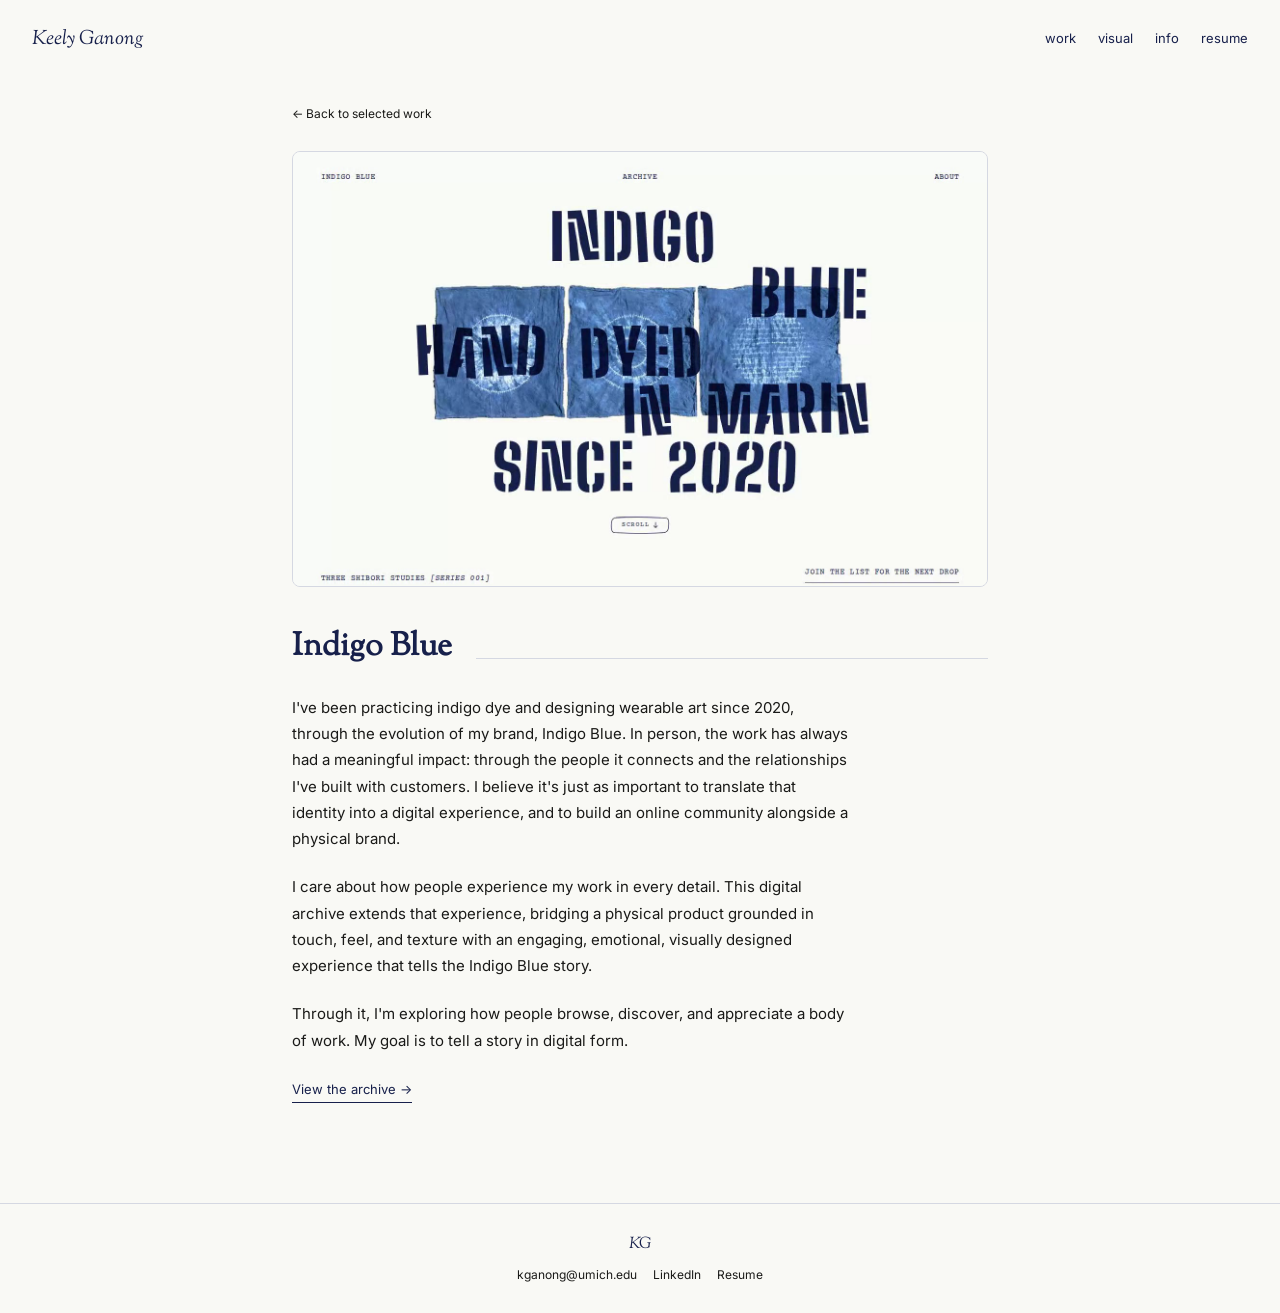
==== commit 0cd5dbdf: "Add files via upload" ====
--- a/case-indigo-blue.html
+++ b/case-indigo-blue.html
@@ -24,6 +24,7 @@
   <a href="index.html" class="brand" style="text-decoration:none;">Keely Ganong</a>
   <div class="links">
     <a href="index.html#work">work</a>
+    <a href="visual.html">visual</a>
     <a href="info.html">info</a>
     <a href="https://drive.google.com/file/d/1wT-pd2pLn5J7G1rViNfXt-i7XtK2VtQx/view?usp=sharing" target="_blank" rel="noopener">resume</a>
   </div>
--- a/styles.css
+++ b/styles.css
@@ -355,3 +355,7 @@
   html[data-layout="grid"] .sw-context,
   html[data-layout="grid"] .sw-tags{display:none;}
 }
+
+/* LineSkip walkthrough video */
+.video-panel video{display:block;width:100%;max-width:360px;height:auto;margin:0 auto;background:transparent;}
+.video-panel{padding-bottom:12px;}
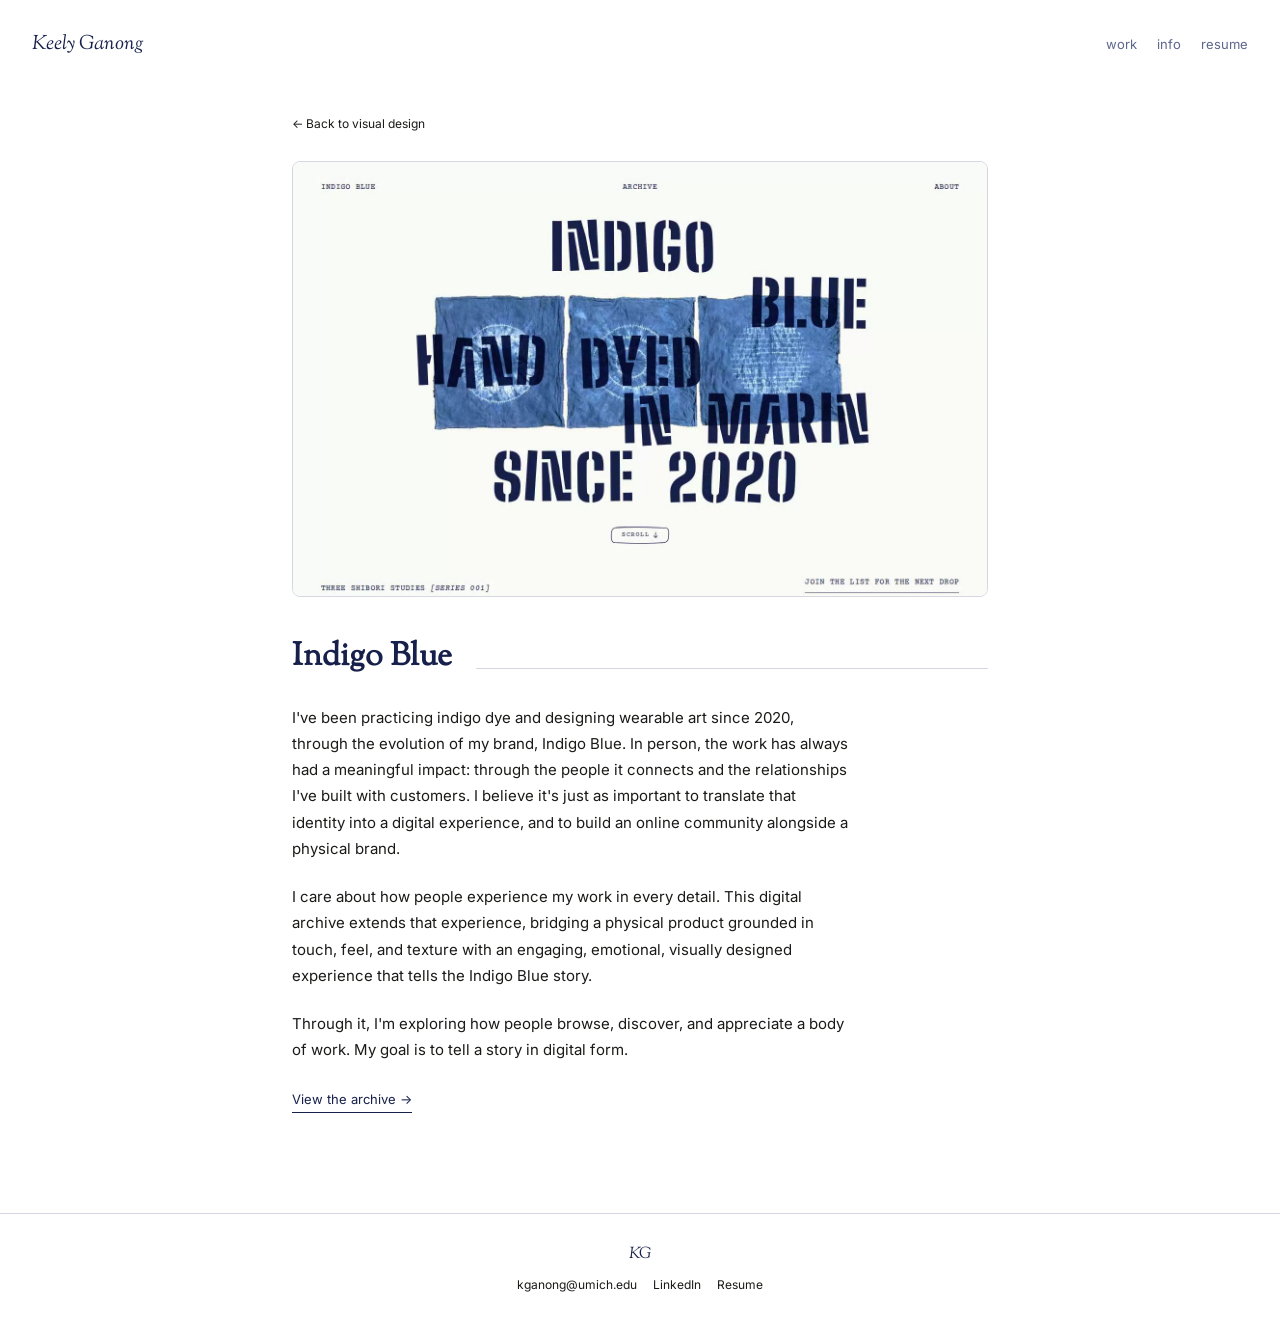
==== commit e7c34250: "Add files via upload" ====
--- a/case-indigo-blue.html
+++ b/case-indigo-blue.html
@@ -24,14 +24,13 @@
   <a href="index.html" class="brand" style="text-decoration:none;">Keely Ganong</a>
   <div class="links">
     <a href="index.html#work">work</a>
-    <a href="visual.html">visual</a>
     <a href="info.html">info</a>
     <a href="https://drive.google.com/file/d/1wT-pd2pLn5J7G1rViNfXt-i7XtK2VtQx/view?usp=sharing" target="_blank" rel="noopener">resume</a>
   </div>
 </nav>
 
 <section class="case-page">
-  <a class="case-back" href="index.html#work">← Back to selected work</a>
+  <a class="case-back" href="index.html#visual-design">← Back to visual design</a>
 
   <div class="case-hero-video">
     <video autoplay muted loop playsinline preload="auto" poster="assets/indigo-blue-arrival-poster.jpg" width="1440" height="900" aria-label="Screen recording: the Indigo Blue headline fades, three indigo panels hold for a beat, and the page glides into a field of garments that the viewer pans through and opens.">
--- a/styles.css
+++ b/styles.css
@@ -6,7 +6,7 @@
   --ink-faint:#1A1A18;
   --border:#D5D8E2;
   --border-soft:#D5D8E2;
-  --paper:#F9F9F5;
+  --paper:#FFFFFF;
   --paper-alt:#F0F1EC;
   --accent:#17204B;
 }
@@ -32,10 +32,10 @@
   position:sticky; top:0; z-index:100; background:var(--paper);
 }
 nav .brand{font-family:'Sorts Mill Goudy', serif; font-style:italic; font-size:20px; color:var(--accent);}
-nav .links{display:flex; gap:22px; font-size:13px; color:var(--ink);}
-nav .links a{padding-bottom:4px; background-image:url("data:image/svg+xml,%3Csvg xmlns='http://www.w3.org/2000/svg' viewBox='0 0 1000 6' preserveAspectRatio='none'%3E%3Cpath d='M0.0 2.83 L25.0 2.63 L50.0 2.36 L75.0 2.34 L100.0 2.39 L125.0 2.44 L150.0 2.47 L175.0 2.53 L200.0 2.64 L225.0 2.73 L250.0 2.77 L275.0 2.79 L300.0 2.83 L325.0 2.84 L350.0 2.78 L375.0 2.70 L400.0 2.66 L425.0 2.64 L450.0 2.60 L475.0 2.57 L500.0 2.60 L525.0 2.65 L550.0 2.65 L575.0 2.60 L600.0 2.55 L625.0 2.49 L650.0 2.38 L675.0 2.23 L700.0 2.14 L725.0 2.12 L750.0 2.14 L775.0 2.17 L800.0 2.26 L825.0 2.40 L850.0 2.51 L875.0 2.54 L900.0 2.55 L925.0 2.63 L950.0 2.72 L975.0 2.77 L1000.0 2.79 L1000.0 2.98 L975.0 3.04 L950.0 3.17 L925.0 3.27 L900.0 3.34 L875.0 3.38 L850.0 3.40 L825.0 3.35 L800.0 3.28 L775.0 3.23 L750.0 3.20 L725.0 3.15 L700.0 3.10 L675.0 3.13 L650.0 3.23 L625.0 3.33 L600.0 3.42 L575.0 3.53 L550.0 3.64 L525.0 3.70 L500.0 3.66 L475.0 3.61 L450.0 3.59 L425.0 3.56 L400.0 3.52 L375.0 3.53 L350.0 3.62 L325.0 3.74 L300.0 3.80 L275.0 3.82 L250.0 3.83 L225.0 3.79 L200.0 3.66 L175.0 3.48 L150.0 3.36 L125.0 3.28 L100.0 3.23 L75.0 3.21 L50.0 3.24 L25.0 3.14 L0.0 3.06Z' fill='%2317204B'/%3E%3C/svg%3E"); background-repeat:no-repeat; background-position:0 100%; background-size:0% 6px; transition:background-size 0.28s ease;}
-nav .links a:hover, nav .links a:focus-visible{background-size:100% 6px;}
-@media (prefers-reduced-motion:reduce){nav .links a{transition:none;}}
+nav .links{display:flex; gap:20px; font-size:13px; color:var(--ink); align-items:center;}
+nav .links a{padding:10px 0; color:#5E668C; border-bottom:1px solid transparent;}
+nav .links a:hover, nav .links a[aria-current="page"]{color:var(--ink); border-bottom-color:var(--ink);}
+nav .links a:focus-visible{outline:1.5px solid var(--ink); outline-offset:2px;}
 
 /* hero */
 .hero{position:relative; padding:20px 32px 60px; max-width:900px; margin:0 auto;}
@@ -144,7 +144,7 @@
 /* info page */
 .info-page{padding:20px 32px 60px; max-width:700px; margin:0 auto;}
 .photo-slot{
-  width:240px; height:240px; border-radius:50%; overflow:hidden;
+  width:240px; height:240px; border-radius:6px; overflow:hidden;
   margin-bottom:26px; flex-shrink:0;
 }
 .photo-slot img{width:100%; height:100%; object-fit:cover; object-position:center; display:block;}
@@ -324,13 +324,30 @@
 
 
 /* ---- list / grid toggle: two small hand-drawn icons ---- */
-.layout-toggle{display:flex; gap:2px; margin:-2px -6px -2px 0;}
-.layout-toggle button{display:flex; align-items:center; justify-content:center; width:34px; height:34px; padding:0; background:none; border:0; border-radius:4px; cursor:pointer; color:#5E668C;}
-.layout-toggle button svg{width:20px; height:20px; fill:none; stroke:currentColor; stroke-width:1.2; stroke-linecap:round; stroke-linejoin:round; overflow:visible;}
-.layout-toggle button:hover{color:var(--ink);}
-.layout-toggle button[aria-pressed="true"]{color:var(--ink);}
-.layout-toggle button[aria-pressed="true"] svg{stroke-width:1.6;}
-.layout-toggle button:focus-visible{outline:1.5px solid var(--ink); outline-offset:1px;}
+.work-tabs{display:flex; gap:20px;}
+.work-tabs button{background:none; border:0; padding:10px 0; margin:0; cursor:pointer; font-family:'Inter', sans-serif; font-size:13px; color:#5E668C; border-bottom:1px solid transparent;}
+.work-tabs button:hover{color:var(--ink);}
+.work-tabs button[aria-selected="true"]{color:var(--ink); border-bottom-color:var(--ink);}
+.work-tabs button:focus-visible{outline:1.5px solid var(--ink); outline-offset:2px;}
+/* product design list: static and crisp, matching the visual grid */
+#panel-product .sw-block{opacity:0.7; transition:opacity 0.5s ease;}
+#panel-product .sw-block.active{opacity:1;}
+@media (prefers-reduced-motion:reduce){#panel-product .sw-block{transition:none;}}
+#panel-product .sw-list::before, #panel-product .sw-block::after{display:none;}
+#panel-product .sw-image{border-radius:0;}
+#panel-product a.sw-image:hover img{transform:none;}
+#panel-product .sw-title{font-size:18px;}
+#panel-product .sw-expand{max-height:none; opacity:1; margin-top:12px;}
+.vd-grid{display:grid; grid-template-columns:repeat(4, minmax(0,1fr)); column-gap:16px; row-gap:32px; padding:30px 0 26px;}
+.vd-item{display:flex; flex-direction:column; min-width:0;}
+.vd-image{display:block; aspect-ratio:1 / 1; overflow:hidden; margin-bottom:12px;}
+.vd-image img{width:100%; height:100%; object-fit:cover; display:block;}
+.vd-image.contain{padding:12px;}
+.vd-image.contain picture{display:block; width:100%; height:100%;}
+.vd-image.contain img{object-fit:contain;}
+.vd-item .sw-title{font-size:14px; margin-bottom:4px;}
+.vd-item .sw-tags span{font-size:10px; padding:1px 7px;}
+@media (max-width:640px){.vd-grid{grid-template-columns:repeat(2, minmax(0,1fr)); column-gap:14px; row-gap:26px;} .vd-item .sw-tags{display:none;}}
 /* ---- grid view of the projects ---- */
 html[data-layout="grid"] .sw-list{position:relative; display:grid; grid-template-columns:repeat(2, minmax(0,1fr)); column-gap:24px; row-gap:40px; padding-top:30px; align-items:start;}
 html[data-layout="grid"] .sw-list::before{position:absolute; top:-4px; left:0; right:0; margin:0;}
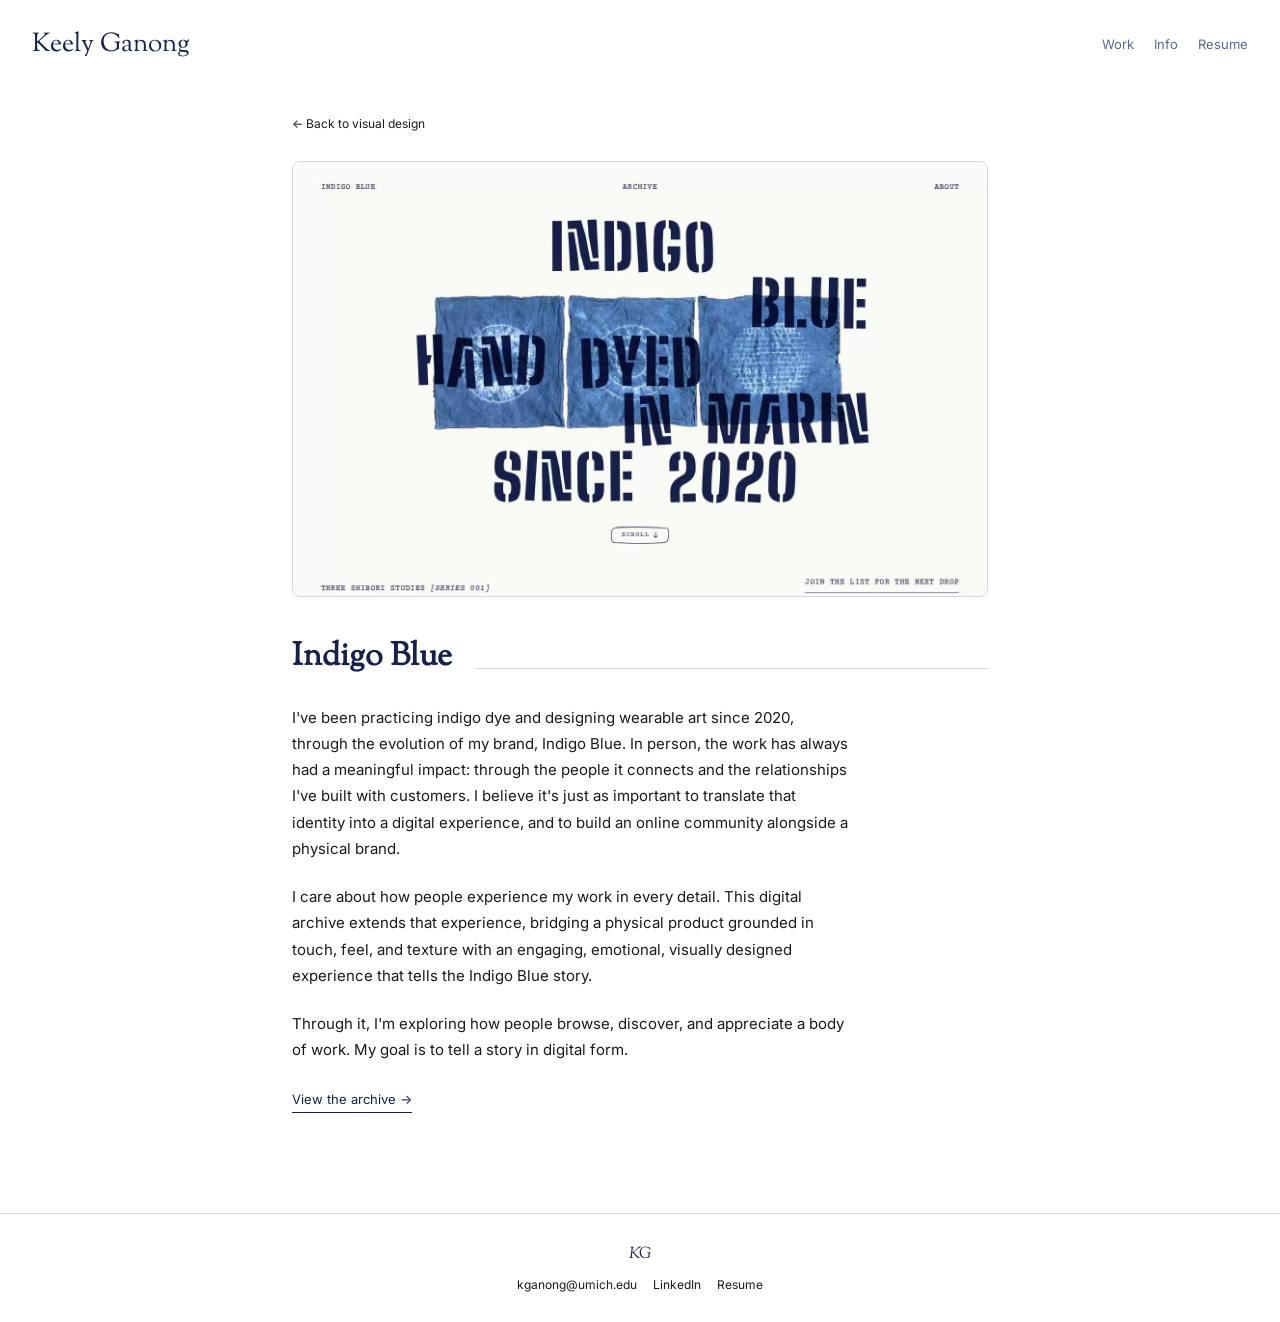
==== commit 5dacf1a8: "Add files via upload" ====
--- a/case-indigo-blue.html
+++ b/case-indigo-blue.html
@@ -23,9 +23,9 @@
 <nav>
   <a href="index.html" class="brand" style="text-decoration:none;">Keely Ganong</a>
   <div class="links">
-    <a href="index.html#work">work</a>
-    <a href="info.html">info</a>
-    <a href="https://drive.google.com/file/d/1wT-pd2pLn5J7G1rViNfXt-i7XtK2VtQx/view?usp=sharing" target="_blank" rel="noopener">resume</a>
+    <a href="index.html#work">Work</a>
+    <a href="info.html">Info</a>
+    <a href="https://drive.google.com/file/d/1wT-pd2pLn5J7G1rViNfXt-i7XtK2VtQx/view?usp=sharing" target="_blank" rel="noopener">Resume</a>
   </div>
 </nav>
 
--- a/styles.css
+++ b/styles.css
@@ -31,7 +31,7 @@
   padding:24px 32px;
   position:sticky; top:0; z-index:100; background:var(--paper);
 }
-nav .brand{font-family:'Sorts Mill Goudy', serif; font-style:italic; font-size:20px; color:var(--accent);}
+nav .brand{font-family:'Sorts Mill Goudy', serif; font-size:26px; line-height:1; color:var(--accent); white-space:nowrap;}
 nav .links{display:flex; gap:20px; font-size:13px; color:var(--ink); align-items:center;}
 nav .links a{padding:10px 0; color:#5E668C; border-bottom:1px solid transparent;}
 nav .links a:hover, nav .links a[aria-current="page"]{color:var(--ink); border-bottom-color:var(--ink);}
@@ -148,6 +148,12 @@
   margin-bottom:26px; flex-shrink:0;
 }
 .photo-slot img{width:100%; height:100%; object-fit:cover; object-position:center; display:block;}
+.info-intro{display:flex; align-items:flex-end; gap:28px; margin-bottom:26px;}
+.info-page .info-intro .photo-slot{margin-bottom:0;}
+.info-intro > div:last-child{min-width:0; flex:1;}
+.info-page .info-intro h1{margin:0 0 10px; max-width:none; white-space:nowrap;}
+.info-page .info-intro .meta-line{margin:0;}
+@media (max-width:640px){.info-intro{flex-direction:column; align-items:flex-start; gap:20px;} .info-page .info-intro h1{white-space:normal;}}
 .info-page h1{font-family:'Sorts Mill Goudy', serif; font-size:26px; color:var(--ink); max-width:18ch; margin-bottom:16px;}
 .info-page .meta-line{font-size:14px; font-style:italic; color:var(--ink-faint); max-width:52ch; margin-bottom:20px;}
 .info-page .bio{color:var(--ink-soft); max-width:56ch; margin-bottom:44px;}
@@ -333,11 +339,12 @@
 #panel-product .sw-block{opacity:0.7; transition:opacity 0.5s ease;}
 #panel-product .sw-block.active{opacity:1;}
 @media (prefers-reduced-motion:reduce){#panel-product .sw-block{transition:none;}}
-#panel-product .sw-list::before, #panel-product .sw-block::after{display:none;}
 #panel-product .sw-image{border-radius:0;}
 #panel-product a.sw-image:hover img{transform:none;}
 #panel-product .sw-title{font-size:18px;}
 #panel-product .sw-expand{max-height:none; opacity:1; margin-top:12px;}
+#panel-visual::before, #panel-visual::after{content:""; display:block; height:8px; margin:-4px 0; background:url("data:image/svg+xml,%3Csvg xmlns='http://www.w3.org/2000/svg' viewBox='0 0 600 8' width='600' height='8'%3E%3Cpath d='M0.0 3.62 L5.0 3.80 L10.0 3.82 L15.0 3.74 L20.0 3.54 L25.0 3.37 L30.0 3.46 L35.0 3.53 L40.0 3.66 L45.0 3.37 L50.0 3.11 L55.0 2.75 L60.0 2.85 L65.0 3.05 L70.0 3.40 L75.0 3.54 L80.0 3.51 L85.0 3.51 L90.0 3.53 L95.0 3.78 L100.0 3.80 L105.0 3.83 L110.0 3.56 L115.0 3.54 L120.0 3.54 L125.0 3.79 L130.0 3.82 L135.0 3.64 L140.0 3.26 L145.0 2.89 L150.0 2.87 L155.0 2.96 L160.0 3.28 L165.0 3.28 L170.0 3.35 L175.0 3.24 L180.0 3.43 L185.0 3.58 L190.0 3.76 L195.0 3.71 L200.0 3.55 L205.0 3.52 L210.0 3.60 L215.0 3.93 L220.0 3.97 L225.0 3.93 L230.0 3.46 L235.0 3.19 L240.0 2.96 L245.0 3.10 L250.0 3.20 L255.0 3.24 L260.0 3.17 L265.0 3.09 L270.0 3.26 L275.0 3.40 L280.0 3.64 L285.0 3.51 L290.0 3.47 L295.0 3.34 L300.0 3.60 L305.0 3.86 L310.0 4.13 L315.0 4.05 L320.0 3.73 L325.0 3.43 L330.0 3.20 L335.0 3.30 L340.0 3.27 L345.0 3.32 L350.0 3.08 L355.0 3.09 L360.0 3.09 L365.0 3.35 L370.0 3.43 L375.0 3.39 L380.0 3.24 L385.0 3.16 L390.0 3.41 L395.0 3.71 L400.0 4.11 L405.0 4.05 L410.0 3.93 L415.0 3.56 L420.0 3.51 L425.0 3.46 L430.0 3.53 L435.0 3.41 L440.0 3.21 L445.0 3.12 L450.0 3.11 L455.0 3.34 L460.0 3.34 L465.0 3.33 L470.0 3.02 L475.0 3.01 L480.0 3.10 L485.0 3.55 L490.0 3.86 L495.0 4.00 L500.0 3.89 L505.0 3.67 L510.0 3.66 L515.0 3.64 L520.0 3.76 L525.0 3.54 L530.0 3.43 L535.0 3.19 L540.0 3.30 L545.0 3.37 L550.0 3.46 L555.0 3.28 L560.0 2.98 L565.0 2.84 L570.0 2.89 L575.0 3.31 L580.0 3.58 L585.0 3.84 L590.0 3.69 L595.0 3.69 L600.0 3.62 L600.0 4.72 L595.0 4.79 L590.0 4.79 L585.0 4.94 L580.0 4.68 L575.0 4.41 L570.0 3.99 L565.0 3.94 L560.0 4.08 L555.0 4.38 L550.0 4.56 L545.0 4.47 L540.0 4.40 L535.0 4.29 L530.0 4.53 L525.0 4.64 L520.0 4.86 L515.0 4.74 L510.0 4.76 L505.0 4.77 L500.0 4.99 L495.0 5.10 L490.0 4.96 L485.0 4.65 L480.0 4.20 L475.0 4.11 L470.0 4.12 L465.0 4.43 L460.0 4.44 L455.0 4.44 L450.0 4.21 L445.0 4.22 L440.0 4.31 L435.0 4.51 L430.0 4.63 L425.0 4.56 L420.0 4.61 L415.0 4.66 L410.0 5.03 L405.0 5.15 L400.0 5.21 L395.0 4.81 L390.0 4.51 L385.0 4.26 L380.0 4.34 L375.0 4.49 L370.0 4.53 L365.0 4.45 L360.0 4.19 L355.0 4.19 L350.0 4.18 L345.0 4.42 L340.0 4.37 L335.0 4.40 L330.0 4.30 L325.0 4.53 L320.0 4.83 L315.0 5.15 L310.0 5.23 L305.0 4.96 L300.0 4.70 L295.0 4.44 L290.0 4.57 L285.0 4.61 L280.0 4.74 L275.0 4.50 L270.0 4.36 L265.0 4.19 L260.0 4.27 L255.0 4.34 L250.0 4.30 L245.0 4.20 L240.0 4.06 L235.0 4.29 L230.0 4.56 L225.0 5.03 L220.0 5.07 L215.0 5.03 L210.0 4.70 L205.0 4.62 L200.0 4.65 L195.0 4.81 L190.0 4.86 L185.0 4.68 L180.0 4.53 L175.0 4.34 L170.0 4.45 L165.0 4.38 L160.0 4.38 L155.0 4.06 L150.0 3.97 L145.0 3.99 L140.0 4.36 L135.0 4.74 L130.0 4.92 L125.0 4.89 L120.0 4.64 L115.0 4.64 L110.0 4.66 L105.0 4.93 L100.0 4.90 L95.0 4.88 L90.0 4.63 L85.0 4.61 L80.0 4.61 L75.0 4.64 L70.0 4.50 L65.0 4.15 L60.0 3.95 L55.0 3.85 L50.0 4.21 L45.0 4.47 L40.0 4.76 L35.0 4.63 L30.0 4.56 L25.0 4.47 L20.0 4.64 L15.0 4.84 L10.0 4.92 L5.0 4.90 L0.0 4.72Z' fill='%2317204B'/%3E%3C/svg%3E") 0 center/600px 8px repeat-x;}
+.panel-intro{font-size:12px; font-style:italic; color:var(--ink-faint); margin:16px 0 0;}
 .vd-grid{display:grid; grid-template-columns:repeat(4, minmax(0,1fr)); column-gap:16px; row-gap:32px; padding:30px 0 26px;}
 .vd-item{display:flex; flex-direction:column; min-width:0;}
 .vd-image{display:block; aspect-ratio:1 / 1; overflow:hidden; margin-bottom:12px;}
@@ -346,7 +353,8 @@
 .vd-image.contain picture{display:block; width:100%; height:100%;}
 .vd-image.contain img{object-fit:contain;}
 .vd-item .sw-title{font-size:14px; margin-bottom:4px;}
-.vd-item .sw-tags span{font-size:10px; padding:1px 7px;}
+.vd-item .sw-tags{flex-wrap:nowrap; gap:5px;}
+.vd-item .sw-tags span{font-size:10px; padding:1px 7px; white-space:nowrap;}
 @media (max-width:640px){.vd-grid{grid-template-columns:repeat(2, minmax(0,1fr)); column-gap:14px; row-gap:26px;} .vd-item .sw-tags{display:none;}}
 /* ---- grid view of the projects ---- */
 html[data-layout="grid"] .sw-list{position:relative; display:grid; grid-template-columns:repeat(2, minmax(0,1fr)); column-gap:24px; row-gap:40px; padding-top:30px; align-items:start;}
@@ -376,3 +384,4 @@
 /* LineSkip walkthrough video */
 .video-panel video{display:block;width:100%;max-width:360px;height:auto;margin:0 auto;background:transparent;}
 .video-panel{padding-bottom:12px;}
+
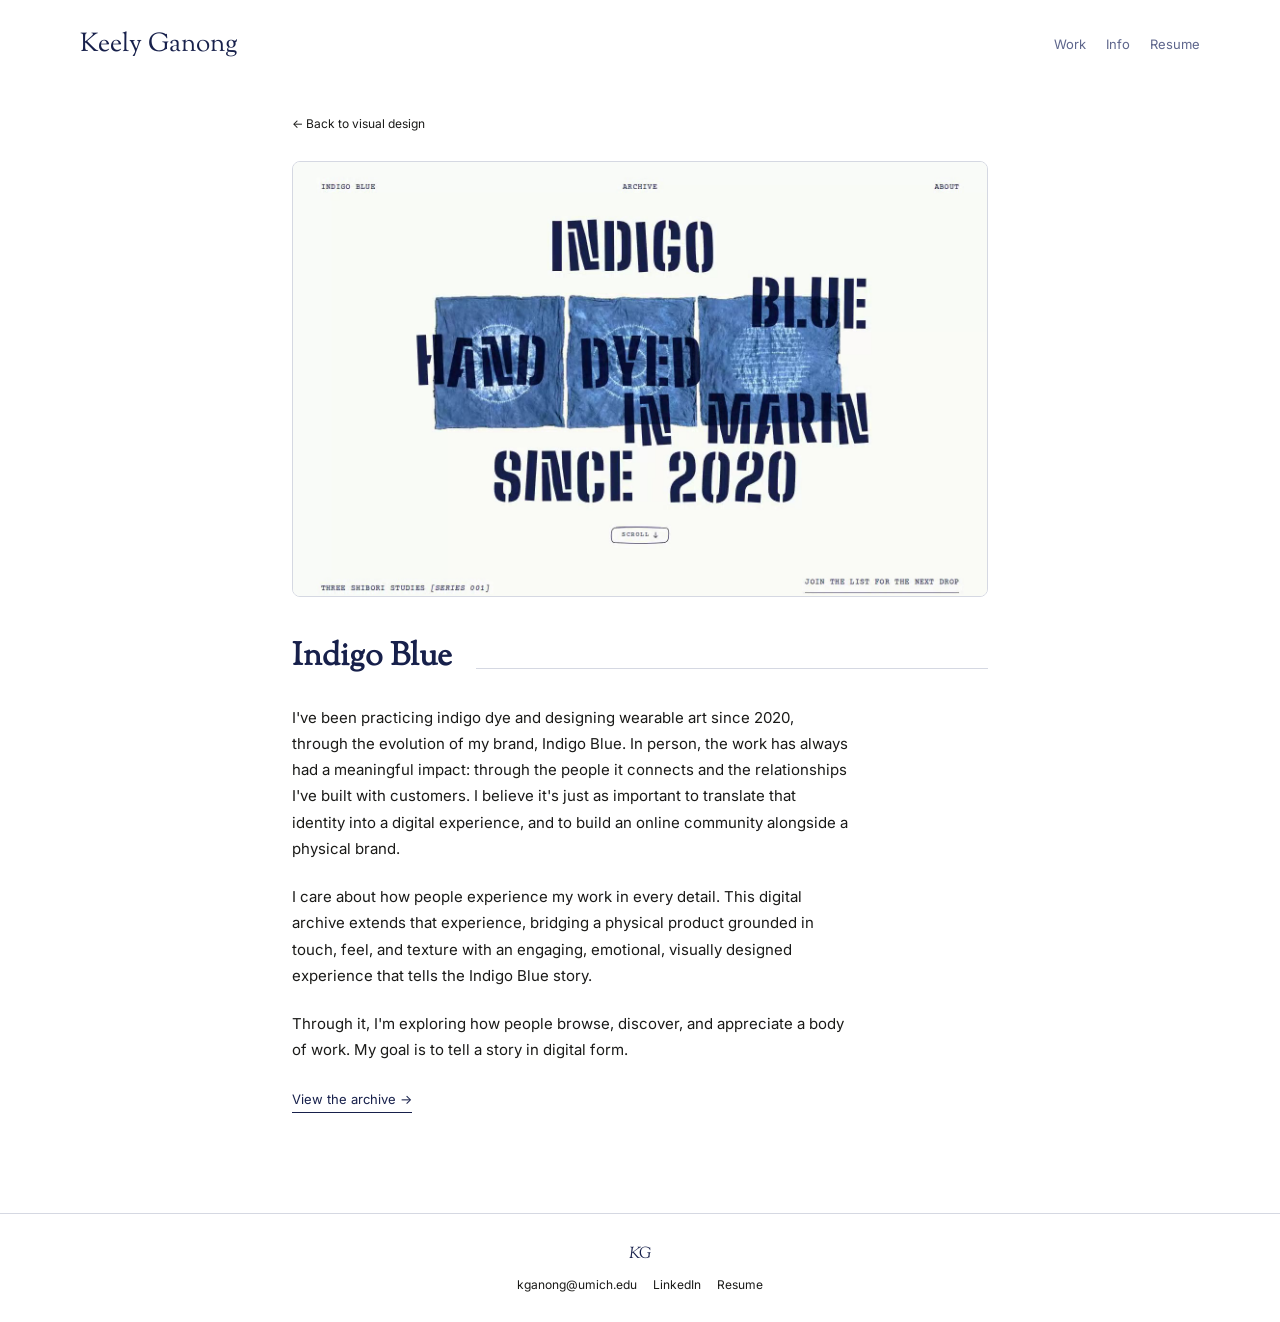
==== commit 75ebc9b4: "Add files via upload" ====
--- a/case-indigo-blue.html
+++ b/case-indigo-blue.html
@@ -10,12 +10,12 @@
 <meta property="og:type" content="website">
 <meta property="og:title" content="Indigo Blue - Keely Ganong">
 <meta property="og:description" content="Since 2020, Indigo Blue has connected people through hand-dyed, one of one wearable art. This digital archive translates a brand grounded in touch and texture into an experience you can browse, discover, and feel online.">
-<meta property="og:image" content="https://keelyganong.vercel.app/assets/indigo-blue-cover.jpg">
-<meta property="og:url" content="https://keelyganong.vercel.app/case-indigo-blue.html">
+<meta property="og:image" content="https://keelyganong.com/assets/indigo-blue-cover.jpg">
+<meta property="og:url" content="https://keelyganong.com/case-indigo-blue.html">
 <meta name="twitter:card" content="summary_large_image">
 <meta name="twitter:title" content="Indigo Blue - Keely Ganong">
 <meta name="twitter:description" content="Since 2020, Indigo Blue has connected people through hand-dyed, one of one wearable art. This digital archive translates a brand grounded in touch and texture into an experience you can browse, discover, and feel online.">
-<meta name="twitter:image" content="https://keelyganong.vercel.app/assets/indigo-blue-cover.jpg">
+<meta name="twitter:image" content="https://keelyganong.com/assets/indigo-blue-cover.jpg">
 <link rel="stylesheet" href="styles.css">
 </head>
 <body>
--- a/styles.css
+++ b/styles.css
@@ -64,7 +64,9 @@
 .section-head{display:flex; align-items:center; justify-content:space-between; gap:9px; margin-bottom:18px;}
 .section-head .section-label{margin-bottom:0;}
 
-#work{padding:20px 32px 10px; max-width:900px; margin:0 auto;}
+#work{padding:36px max(32px, calc((100% - 836px) / 2)) 30px; background:#EEF2FA;}
+.accent-word{color:#2E44A6;}
+@media (max-width:640px){#work{padding:28px 22px 22px;}}
 
 .sw-list{position:relative;}
 /* hand-drawn rules: thin pen strokes with tapered ends, each one drawn a little differently */
@@ -142,34 +144,23 @@
 footer .links{display:flex; gap:16px; font-size:12px; color:var(--ink-soft);}
 
 /* info page */
-.info-page{padding:20px 32px 60px; max-width:700px; margin:0 auto;}
+.info-page{padding:20px 32px 120px; max-width:900px; margin:0 auto;}
+.info-hero{display:grid; grid-template-columns:minmax(0,1fr) 240px; gap:64px; align-items:start;}
+.info-page .info-hero h1{font-size:clamp(28px,4vw,35px); line-height:1.18; letter-spacing:-0.005em; font-weight:400; max-width:none; margin:0 0 24px;}
+.info-page .info-hero .meta-line{max-width:46ch; margin:0 0 22px;}
+.info-page .info-hero .bio{max-width:52ch; margin:0;}
+.info-page .info-hero .photo-slot{margin:6px 0 0;}
+@media (max-width:640px){.info-page{padding:16px 22px 72px;} .info-hero{grid-template-columns:minmax(0,1fr); gap:32px;}}
 .photo-slot{
   width:240px; height:240px; border-radius:6px; overflow:hidden;
   margin-bottom:26px; flex-shrink:0;
 }
 .photo-slot img{width:100%; height:100%; object-fit:cover; object-position:center; display:block;}
-.info-intro{display:flex; align-items:flex-end; gap:28px; margin-bottom:26px;}
-.info-page .info-intro .photo-slot{margin-bottom:0;}
-.info-intro > div:last-child{min-width:0; flex:1;}
-.info-page .info-intro h1{margin:0 0 10px; max-width:none; white-space:nowrap;}
-.info-page .info-intro .meta-line{margin:0;}
-@media (max-width:640px){.info-intro{flex-direction:column; align-items:flex-start; gap:20px;} .info-page .info-intro h1{white-space:normal;}}
 .info-page h1{font-family:'Sorts Mill Goudy', serif; font-size:26px; color:var(--ink); max-width:18ch; margin-bottom:16px;}
 .info-page .meta-line{font-size:14px; font-style:italic; color:var(--ink-faint); max-width:52ch; margin-bottom:20px;}
 .info-page .bio{color:var(--ink-soft); max-width:56ch; margin-bottom:44px;}
 .info-page h2{font-family:'Inter', sans-serif; font-weight:500; font-size:16px; color:var(--ink); margin-bottom:20px;}
 
-.timeline{position:relative; padding-left:26px;}
-.timeline::before{content:""; position:absolute; left:5px; top:6px; bottom:6px; width:1px; background:var(--border);}
-.t-item{position:relative; padding-bottom:30px;}
-.t-item:last-child{padding-bottom:0;}
-.t-item::before{
-  content:""; position:absolute; left:-26px; top:5px; width:9px; height:9px;
-  border-radius:50%; background:var(--paper); border:1.5px solid var(--accent);
-}
-.t-item .when{font-family:'JetBrains Mono', monospace; font-size:11px; color:var(--ink-faint); margin-bottom:4px;}
-.t-item .what{font-size:15px; color:var(--ink); margin-bottom:2px;}
-.t-item .where{font-size:13px; color:var(--ink-soft);}
 
 /* responsive */
 @media (max-width:640px){
@@ -385,3 +376,15 @@
 .video-panel video{display:block;width:100%;max-width:360px;height:auto;margin:0 auto;background:transparent;}
 .video-panel{padding-bottom:12px;}
 
+/* Shared container: 1120px with fluid side padding, so nav, hero, and work line up on any screen */
+:root{--pad:clamp(24px, 5vw, 64px);}
+@media (min-width:641px){
+  nav{padding-left:max(var(--pad), calc((100% - 1120px) / 2)); padding-right:max(var(--pad), calc((100% - 1120px) / 2));}
+  .hero{max-width:calc(1120px + 2 * var(--pad)); padding-left:var(--pad); padding-right:var(--pad);}
+  .hero-illustration{right:var(--pad);}
+  #work{padding-left:max(var(--pad), calc((100% - 1120px) / 2)); padding-right:max(var(--pad), calc((100% - 1120px) / 2));}
+  .info-page{max-width:calc(1120px + 2 * var(--pad)); padding-left:var(--pad); padding-right:var(--pad);}
+}
+
+/* mobile: "Selected work" sits above the Product Design / Visual Design tabs */
+@media (max-width:640px){#work .section-head{flex-direction:column; align-items:flex-start; gap:6px;} .work-tabs{gap:18px;}}
